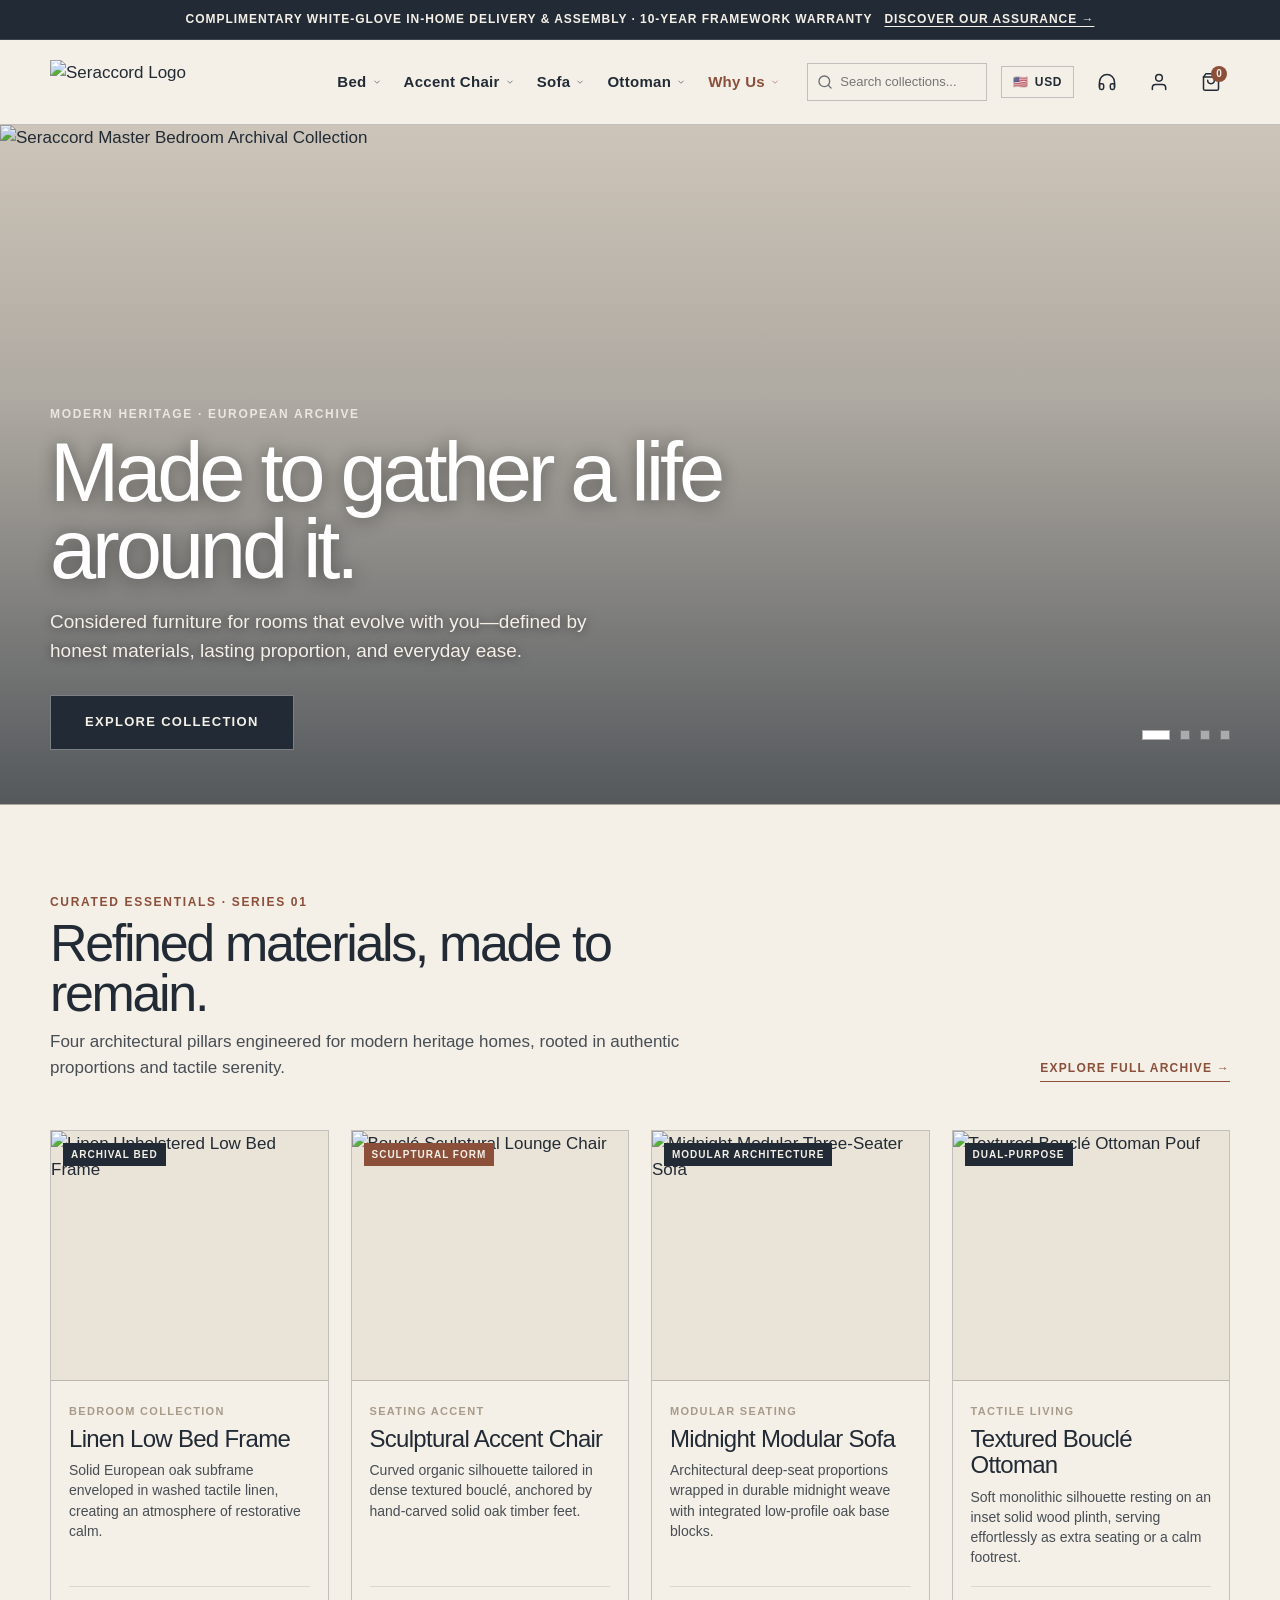
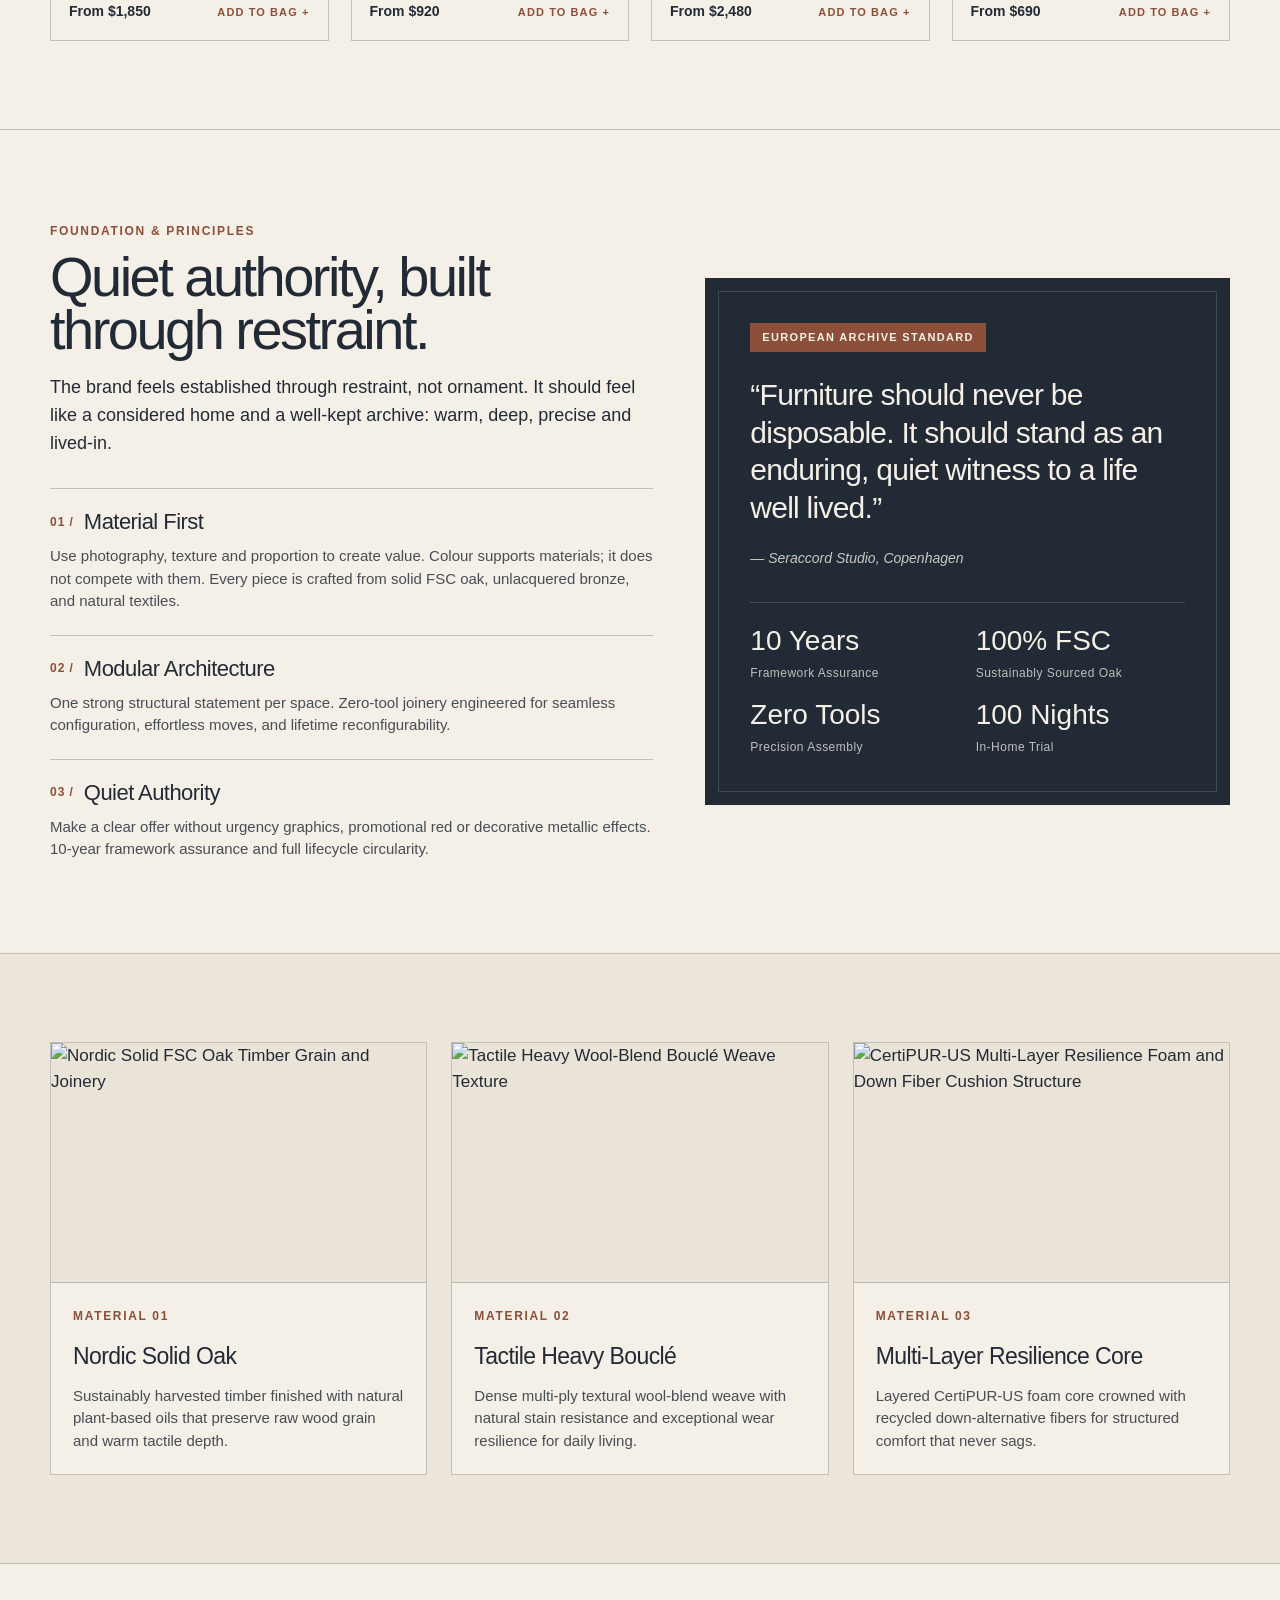
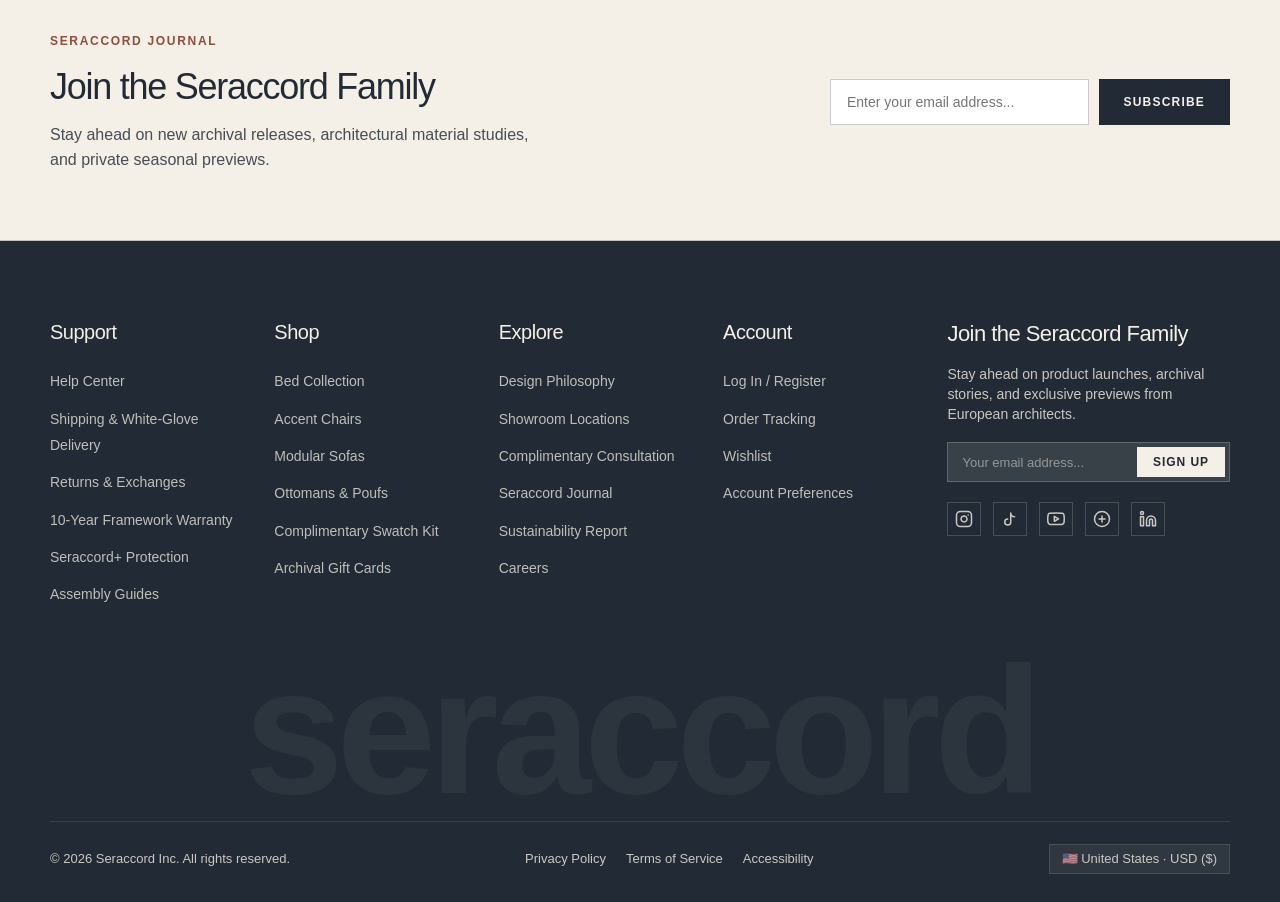
==== index.html @ a770e3fa "Initial commit - Seraccord website" ====
<!DOCTYPE html>
<html lang="en">
<head>
  <meta charset="utf-8">
  <meta name="viewport" content="width=device-width, initial-scale=1">
  <title>Seraccord — Rooms For a Life Well Lived | Modern Heritage Living</title>
  <meta name="description" content="Seraccord — Refined material-led home brand. European Archive depth, editorial restraint and modern digital clarity. Explore beds, accent chairs, modular sofas and ottomans.">
  
  <!-- Font Setup per European Archive Brand Guideline V1.2 & Brand Logo (Manrope 800) -->
  <link rel="preconnect" href="https://fonts.googleapis.com">
  <link rel="preconnect" href="https://fonts.gstatic.com" crossorigin>
  <link href="https://fonts.googleapis.com/css2?family=Inter:wght@400;500;600;700&family=Manrope:wght@800&display=swap" rel="stylesheet">
  
  <!-- Stylesheet -->
  <link rel="stylesheet" href="style.css">
</head>
<body>

  <!-- Top Announcement Bar -->
  <div class="announcement-bar">
    <div class="container">
      <span>Complimentary White-Glove In-Home Delivery & Assembly · 10-Year Framework Warranty</span>
      <a href="#why-us">Discover Our Assurance →</a>
    </div>
  </div>

  <!-- Site Header & Navigation with Mega Dropdowns -->
  <header class="site-header" id="siteHeader">
    <div class="container">
      <div class="header-inner">
        <!-- Logo (Larger & Balanced) -->
        <a href="index.html" class="brand-logo" aria-label="Seraccord Home">
          <img src="assets/seraccord-logo.svg" alt="Seraccord Logo" width="260" height="44">
        </a>

        <!-- Main Navigation with Mega Dropdowns -->
        <nav class="main-nav" aria-label="Main Navigation">
          
          <!-- Nav Item 1: Bed -->
          <div class="nav-item">
            <a href="collection.html?cat=bed" class="nav-link">
              Bed
              <svg class="dropdown-arrow" viewBox="0 0 24 24" fill="none" stroke="currentColor"><polyline points="6 9 12 15 18 9"></polyline></svg>
            </a>
            <!-- Mega Dropdown: Bed -->
            <div class="mega-dropdown">
              <div class="container">
                <div class="mega-dropdown-inner">
                  <!-- Col 1: Main Quick Links -->
                  <div class="mega-col-primary">
                    <ul class="mega-main-links">
                      <li><a href="collection.html?cat=bed">Shop All Beds</a></li>
                      <li><a href="collection.html?cat=bed">New Arrivals</a></li>
                      <li><a href="collection.html?cat=bed">Best Sellers</a></li>
                    </ul>
                    <ul class="mega-utility-links">
                      <li><a href="collection.html?cat=bed">Free Fabric Swatches →</a></li>
                      <li><a href="collection.html?cat=bed">Sleep &amp; Mattress Guides →</a></li>
                      <li><a href="collection.html?cat=bed">10-Year Framework Warranty →</a></li>
                      <li><a href="collection.html?cat=bed">Assembly &amp; Care Instructions →</a></li>
                    </ul>
                  </div>
                  <!-- Col 2: Subcategories -->
                  <div class="mega-col-subcategories">
                    <span class="mega-col-title">Bed Collections & Types</span>
                    <ul class="mega-sub-links">
                      <li>
                        <a href="product.html?id=bed-linen-low">Linen Low Bed Frames</a>
                        <span class="sub-desc">Washed tactile linen on solid FSC oak</span>
                      </li>
                      <li>
                        <a href="collection.html?cat=bed">Solid Oak Platform Beds</a>
                        <span class="sub-desc">Raw joinery & low architectural profile</span>
                      </li>
                      <li>
                        <a href="collection.html?cat=bed">Velvet Headboards & Bolsters</a>
                        <span class="sub-desc">Plush restorative headboard comfort</span>
                      </li>
                      <li>
                        <a href="collection.html?cat=bed">Bedside Tables & Nightstands</a>
                        <span class="sub-desc">Monolithic timber storage blocks</span>
                      </li>
                    </ul>
                  </div>
                  <!-- Col 3: Featured Card -->
                  <div class="mega-col-featured">
                    <a href="product.html?id=bed-linen-low" class="mega-featured-card">
                      <img src="assets/product-bed.jpg" alt="Linen Low Bed Frame Collection">
                      <div class="mega-card-overlay"></div>
                      <div class="mega-card-content">
                        <span class="mega-card-badge">Archival Bedroom</span>
                        <h4 class="mega-card-title">Restorative calm in tactile linen and solid oak.</h4>
                        <span class="mega-card-link">Explore Collection →</span>
                      </div>
                    </a>
                  </div>
                </div>
              </div>
            </div>
          </div>

          <!-- Nav Item 2: Accent Chair -->
          <div class="nav-item">
            <a href="collection.html?cat=accent-chair" class="nav-link">
              Accent Chair
              <svg class="dropdown-arrow" viewBox="0 0 24 24" fill="none" stroke="currentColor"><polyline points="6 9 12 15 18 9"></polyline></svg>
            </a>
            <!-- Mega Dropdown: Accent Chair -->
            <div class="mega-dropdown">
              <div class="container">
                <div class="mega-dropdown-inner">
                  <!-- Col 1: Main Quick Links -->
                  <div class="mega-col-primary">
                    <ul class="mega-main-links">
                      <li><a href="collection.html?cat=accent-chair">Shop All Chairs</a></li>
                      <li><a href="collection.html?cat=accent-chair">New Arrivals</a></li>
                      <li><a href="collection.html?cat=accent-chair">Best Sellers</a></li>
                    </ul>
                    <ul class="mega-utility-links">
                      <li><a href="collection.html?cat=accent-chair">Free Bouclé &amp; Leather Swatches →</a></li>
                      <li><a href="collection.html?cat=accent-chair">Complimentary Interior Styling →</a></li>
                      <li><a href="collection.html?cat=accent-chair">Ergonomic Structure Details →</a></li>
                    </ul>
                  </div>
                  <!-- Col 2: Subcategories -->
                  <div class="mega-col-subcategories">
                    <span class="mega-col-title">Seating Accents & Styles</span>
                    <ul class="mega-sub-links">
                      <li>
                        <a href="product.html?id=chair-sculptural">Sculptural Lounge Chairs</a>
                        <span class="sub-desc">Organic curved silhouettes in bouclé</span>
                      </li>
                      <li>
                        <a href="collection.html?cat=accent-chair">Timber Occasional Chairs</a>
                        <span class="sub-desc">Hand-carved Nordic solid oak framing</span>
                      </li>
                      <li>
                        <a href="collection.html?cat=accent-chair">Dining & Desk Chairs</a>
                        <span class="sub-desc">Refined proportions for daily seating</span>
                      </li>
                      <li>
                        <a href="#catalog-chair">Swivel & Reading Chairs</a>
                        <span class="sub-desc">Quiet 360-degree architectural motion</span>
                      </li>
                    </ul>
                  </div>
                  <!-- Col 3: Featured Card -->
                  <div class="mega-col-featured">
                    <a href="#catalog-chair" class="mega-featured-card">
                      <img src="assets/product-accent-chair.jpg" alt="Sculptural Boucle Lounge Chair">
                      <div class="mega-card-overlay"></div>
                      <div class="mega-card-content">
                        <span class="mega-card-badge">Seating Accent</span>
                        <h4 class="mega-card-title">Sculptural bouclé curves on hand-carved oak plinths.</h4>
                        <span class="mega-card-link">Explore Chairs →</span>
                      </div>
                    </a>
                  </div>
                </div>
              </div>
            </div>
          </div>

          <!-- Nav Item 3: Sofa -->
          <div class="nav-item">
            <a href="collection.html?cat=sofa" class="nav-link">
              Sofa
              <svg class="dropdown-arrow" viewBox="0 0 24 24" fill="none" stroke="currentColor"><polyline points="6 9 12 15 18 9"></polyline></svg>
            </a>
            <!-- Mega Dropdown: Sofa -->
            <div class="mega-dropdown">
              <div class="container">
                <div class="mega-dropdown-inner">
                  <!-- Col 1: Main Quick Links -->
                  <div class="mega-col-primary">
                    <ul class="mega-main-links">
                      <li><a href="collection.html?cat=sofa">Shop All Sofas</a></li>
                      <li><a href="collection.html?cat=sofa">New Arrivals</a></li>
                      <li><a href="collection.html?cat=sofa">Best Sellers</a></li>
                    </ul>
                    <ul class="mega-utility-links">
                      <li><a href="collection.html?cat=sofa">Free Performance Fabric Swatches →</a></li>
                      <li><a href="collection.html?cat=sofa">Modular Configuration Planner →</a></li>
                      <li><a href="collection.html?cat=sofa">Washable Cover Replacement →</a></li>
                      <li><a href="collection.html?cat=sofa">10-Year Framework Warranty →</a></li>
                    </ul>
                  </div>
                  <!-- Col 2: Subcategories -->
                  <div class="mega-col-subcategories">
                    <span class="mega-col-title">Modular Living & Formats</span>
                    <ul class="mega-sub-links">
                      <li>
                        <a href="product.html?id=sofa-midnight">Midnight Modular Sofas</a>
                        <span class="sub-desc">Deep-seat architectural three-seaters</span>
                      </li>
                      <li>
                        <a href="product.html?id=sofa-ciello">L-Shaped Sectionals</a>
                        <span class="sub-desc">Expansive lounging with left/right chaises</span>
                      </li>
                      <li>
                        <a href="product.html?id=sofa-neptune">Sofa Beds & Daybeds</a>
                        <span class="sub-desc">Seamless zero-tool fold-out mechanisms</span>
                      </li>
                      <li>
                        <a href="collection.html?cat=sofa">Modules & Extra Slipcovers</a>
                        <span class="sub-desc">Removable, washable performance weaves</span>
                      </li>
                    </ul>
                  </div>
                  <!-- Col 3: Featured Card -->
                  <div class="mega-col-featured">
                    <a href="product.html?id=sofa-midnight" class="mega-featured-card">
                      <img src="assets/product-sofa.jpg" alt="Midnight Modular Sofa Collection">
                      <div class="mega-card-overlay"></div>
                      <div class="mega-card-content">
                        <span class="mega-card-badge">Modular Living</span>
                        <h4 class="mega-card-title">Signature cloud-like comfort and limitless modularity.</h4>
                        <span class="mega-card-link">Explore Sofas →</span>
                      </div>
                    </a>
                  </div>
                </div>
              </div>
            </div>
          </div>

          <!-- Nav Item 4: Ottoman -->
          <div class="nav-item">
            <a href="collection.html?cat=ottoman" class="nav-link">
              Ottoman
              <svg class="dropdown-arrow" viewBox="0 0 24 24" fill="none" stroke="currentColor"><polyline points="6 9 12 15 18 9"></polyline></svg>
            </a>
            <!-- Mega Dropdown: Ottoman -->
            <div class="mega-dropdown">
              <div class="container">
                <div class="mega-dropdown-inner">
                  <!-- Col 1: Main Quick Links -->
                  <div class="mega-col-primary">
                    <ul class="mega-main-links">
                      <li><a href="collection.html?cat=ottoman">Shop All Ottomans</a></li>
                      <li><a href="collection.html?cat=ottoman">New Arrivals</a></li>
                      <li><a href="collection.html?cat=ottoman">Best Sellers</a></li>
                    </ul>
                    <ul class="mega-utility-links">
                      <li><a href="collection.html?cat=ottoman">Free Material Swatches →</a></li>
                      <li><a href="collection.html?cat=ottoman">Dual-Living Styling Ideas →</a></li>
                      <li><a href="collection.html?cat=ottoman">Oak Plinth Specifications →</a></li>
                    </ul>
                  </div>
                  <!-- Col 2: Subcategories -->
                  <div class="mega-col-subcategories">
                    <span class="mega-col-title">Ottomans, Poufs & Benches</span>
                    <ul class="mega-sub-links">
                      <li>
                        <a href="product.html?id=ottoman-boucle">Textured Bouclé Ottomans</a>
                        <span class="sub-desc">Organic rounded poufs on oak plinths</span>
                      </li>
                      <li>
                        <a href="collection.html?cat=ottoman">Dual Coffee Table Benches</a>
                        <span class="sub-desc">Integrated timber table & nesting stools</span>
                      </li>
                      <li>
                        <a href="collection.html?cat=ottoman">Storage Ottomans</a>
                        <span class="sub-desc">Concealed capacity with soft cushioned tops</span>
                      </li>
                      <li>
                        <a href="collection.html?cat=ottoman">Occasional Footrests</a>
                        <span class="sub-desc">Compact companions for armchairs</span>
                      </li>
                    </ul>
                  </div>
                  <!-- Col 3: Featured Card -->
                  <div class="mega-col-featured">
                    <a href="product.html?id=ottoman-boucle" class="mega-featured-card">
                      <img src="assets/product-ottoman.jpg" alt="Textured Boucle Ottoman Pouf">
                      <div class="mega-card-overlay"></div>
                      <div class="mega-card-content">
                        <span class="mega-card-badge">Tactile Living</span>
                        <h4 class="mega-card-title">Organic monolith silhouettes resting on solid oak bases.</h4>
                        <span class="mega-card-link">Explore Ottomans →</span>
                      </div>
                    </a>
                  </div>
                </div>
              </div>
            </div>
          </div>

          <!-- Nav Item 5: Why Us -->
          <div class="nav-item">
            <a href="collection.html?cat=why-us" class="nav-link highlight">
              Why Us
              <svg class="dropdown-arrow" viewBox="0 0 24 24" fill="none" stroke="currentColor"><polyline points="6 9 12 15 18 9"></polyline></svg>
            </a>
            <!-- Mega Dropdown: Why Us -->
            <div class="mega-dropdown">
              <div class="container">
                <div class="mega-dropdown-inner">
                  <!-- Col 1: Main Quick Links -->
                  <div class="mega-col-primary">
                    <ul class="mega-main-links">
                      <li><a href="collection.html?cat=why-us">Our Philosophy</a></li>
                      <li><a href="collection.html?cat=why-us">European Archive Standard</a></li>
                      <li><a href="collection.html?cat=why-us">Craftsmanship & Joinery</a></li>
                    </ul>
                    <ul class="mega-utility-links">
                      <li><a href="collection.html?cat=why-us">100% FSC Forest Certification →</a></li>
                      <li><a href="collection.html?cat=why-us">10-Year Framework Warranty →</a></li>
                      <li><a href="collection.html?cat=why-us">100-Night In-Home Trial →</a></li>
                      <li><a href="collection.html?cat=why-us">Annual Sustainability Report →</a></li>
                    </ul>
                  </div>
                  <!-- Col 2: Subcategories -->
                  <div class="mega-col-subcategories">
                    <span class="mega-col-title">Core Principles</span>
                    <ul class="mega-sub-links">
                      <li>
                        <a href="index.html#foundation">01 / Material First</a>
                        <span class="sub-desc">FSC solid oak, natural bouclé & washed linen</span>
                      </li>
                      <li>
                        <a href="index.html#foundation">02 / Modular Architecture</a>
                        <span class="sub-desc">Zero-tool joinery engineered to evolve with you</span>
                      </li>
                      <li>
                        <a href="index.html#foundation">03 / Quiet Authority</a>
                        <span class="sub-desc">Enduring restraint without false ornament</span>
                      </li>
                      <li>
                        <a href="collection.html?cat=why-us">Circular Lifetime Care</a>
                        <span class="sub-desc">Re-upholstery service & lifetime spare parts</span>
                      </li>
                    </ul>
                  </div>
                  <!-- Col 3: Featured Card -->
                  <div class="mega-col-featured">
                    <a href="index.html#foundation" class="mega-featured-card">
                      <img src="assets/hero-archival-bedroom.jpg" alt="European Archive Modern Heritage">
                      <div class="mega-card-overlay"></div>
                      <div class="mega-card-content">
                        <span class="mega-card-badge">Modern Heritage</span>
                        <h4 class="mega-card-title">Rooms for a life well lived — Timeless European materials.</h4>
                        <span class="mega-card-link">Read Philosophy →</span>
                      </div>
                    </a>
                  </div>
                </div>
              </div>
            </div>
          </div>

        </nav>

        <!-- Right Utilities & Actions -->
        <div class="header-actions">
          <!-- Search Bar -->
          <div class="search-box">
            <svg class="search-icon" width="16" height="16" viewBox="0 0 24 24" fill="none" stroke="currentColor" stroke-width="2" stroke-linecap="round" stroke-linejoin="round">
              <circle cx="11" cy="11" r="8"></circle>
              <line x1="21" y1="21" x2="16.65" y2="16.65"></line>
            </svg>
            <input type="text" class="search-input" placeholder="Search collections..." id="searchInput" aria-label="Search products">
          </div>

          <!-- Region / Currency Selector -->
          <button class="lang-selector" id="langToggle" title="Currency & Region">
            <span id="langFlag">🇺🇸</span>
            <span id="langCode">USD</span>
          </button>

          <!-- Support Icon -->
          <button class="action-icon-btn" id="supportBtn" title="Client Concierge" aria-label="Customer Support">
            <svg width="20" height="20" viewBox="0 0 24 24" fill="none" stroke="currentColor" stroke-width="1.8" stroke-linecap="round" stroke-linejoin="round">
              <path d="M3 18v-6a9 9 0 0 1 18 0v6"></path>
              <path d="M21 19a2 2 0 0 1-2 2h-1a2 2 0 0 1-2-2v-3a2 2 0 0 1 2-2h3zM3 19a2 2 0 0 0 2 2h1a2 2 0 0 0 2-2v-3a2 2 0 0 0-2-2H3z"></path>
            </svg>
          </button>

          <!-- Account Icon -->
          <button class="action-icon-btn" id="accountBtn" title="Account" aria-label="Account">
            <svg width="20" height="20" viewBox="0 0 24 24" fill="none" stroke="currentColor" stroke-width="1.8" stroke-linecap="round" stroke-linejoin="round">
              <path d="M20 21v-2a4 4 0 0 0-4-4H8a4 4 0 0 0-4 4v2"></path>
              <circle cx="12" cy="7" r="4"></circle>
            </svg>
          </button>

          <!-- Shopping Bag / Cart -->
          <button class="action-icon-btn" id="cartBtn" title="Shopping Bag" aria-label="Cart">
            <svg width="20" height="20" viewBox="0 0 24 24" fill="none" stroke="currentColor" stroke-width="1.8" stroke-linecap="round" stroke-linejoin="round">
              <path d="M6 2L3 6v14a2 2 0 0 0 2 2h14a2 2 0 0 0 2-2V6l-3-4z"></path>
              <line x1="3" y1="6" x2="21" y2="6"></line>
              <path d="M16 10a4 4 0 0 1-8 0"></path>
            </svg>
            <span class="badge-count" id="cartCount">0</span>
          </button>

          <!-- Mobile Hamburger Toggle -->
          <button class="mobile-menu-toggle" id="mobileMenuBtn" aria-label="Open menu">
            <span></span>
            <span></span>
            <span></span>
          </button>
        </div>
      </div>
    </div>

    <!-- Mobile Navigation Drawer -->
    <div class="mobile-nav-drawer" id="mobileDrawer">
      <a href="collection.html?cat=bed" class="nav-link mobile-link">Bed Collection</a>
      <a href="collection.html?cat=accent-chair" class="nav-link mobile-link">Accent Chairs</a>
      <a href="collection.html?cat=sofa" class="nav-link mobile-link">Sofa &amp; Sectionals</a>
      <a href="collection.html?cat=ottoman" class="nav-link mobile-link">Ottomans &amp; Benches</a>
      <a href="collection.html?cat=why-us" class="nav-link highlight mobile-link">Why Seraccord</a>
      <div style="margin-top: 24px; padding-top: 18px; border-top: 1px solid var(--midnight-border-light);">
        <input type="text" class="search-input" style="width: 100%; margin-bottom: 14px;" placeholder="Search products...">
        <a href="collection.html" class="btn btn-primary" style="width: 100%; text-align: center; display: block;">View Entire Archive</a>
      </div>
    </div>
  </header>

  <!-- =========================================================================
       Hero Section (New Archival Bedroom Photography)
       ========================================================================= -->
  <section class="hero-section" id="hero">
    <div class="hero-background-media">
      <img src="assets/hero-archival-bedroom.jpg" alt="Seraccord Master Bedroom Archival Collection" id="heroImage">
    </div>
    <div class="hero-overlay"></div>

    <div class="hero-content-wrap">
      <div class="container">
        <div class="hero-content-inner">
          <div class="hero-text-block">
            <span class="eyebrow eyebrow-paper">Modern Heritage · European Archive</span>
            <h1 class="hero-title" id="heroTitle">Made to gather a life around it.</h1>
            <p class="hero-subtitle" id="heroSubtitle">Considered furniture for rooms that evolve with you—defined by honest materials, lasting proportion, and everyday ease.</p>
            <div class="hero-actions">
              <a href="collection.html?cat=sofa" class="btn btn-primary">Explore collection</a>
            </div>
          </div>

          <!-- Hero Carousel Indicator Dots -->
          <div class="hero-carousel-controls" aria-label="Hero Slides">
            <button class="carousel-dot active" data-slide="0" aria-label="Slide 1"></button>
            <button class="carousel-dot" data-slide="1" aria-label="Slide 2"></button>
            <button class="carousel-dot" data-slide="2" aria-label="Slide 3"></button>
            <button class="carousel-dot" data-slide="3" aria-label="Slide 4"></button>
          </div>
        </div>
      </div>
    </div>
  </section>

  <!-- =========================================================================
       Body Section: Exactly 4 Cards on 1 Row (New Photographic Product Assets)
       ========================================================================= -->
  <section class="body-catalog-section" id="catalog">
    <div class="container">
      <!-- Section Header -->
      <div class="section-header">
        <div class="section-header-left">
          <span class="eyebrow eyebrow-clay">Curated Essentials · Series 01</span>
          <h2 class="section-title">Refined materials, made to remain.</h2>
          <p class="section-subtitle">Four architectural pillars engineered for modern heritage homes, rooted in authentic proportions and tactile serenity.</p>
        </div>
        <div class="section-header-right">
          <a href="collection.html" class="section-header-link">Explore Full Archive →</a>
        </div>
      </div>

      <!-- 4 Cards on 1 Row Grid -->
      <div class="cards-row-grid">
        
        <!-- Card 1: Bed -->
        <article class="product-card" id="catalog-bed">
          <a href="product.html?id=bed-linen-low" class="card-media-wrapper" style="display: block; text-decoration: none;">
            <span class="card-tag">Archival Bed</span>
            <img src="assets/product-bed.jpg" alt="Linen Upholstered Low Bed Frame">
          </a>
          <div class="card-content">
            <a href="collection.html?cat=bed" class="card-category" style="text-decoration: none;">Bedroom Collection</a>
            <h3 class="card-heading"><a href="product.html?id=bed-linen-low" style="color: inherit; text-decoration: none;">Linen Low Bed Frame</a></h3>
            <p class="card-desc">Solid European oak subframe enveloped in washed tactile linen, creating an atmosphere of restorative calm.</p>
            <div class="card-footer-info">
              <span class="card-price">From $1,850</span>
              <button class="card-link-action add-to-cart-btn" data-product="Linen Low Bed Frame" data-price="1850">
                Add to Bag +
              </button>
            </div>
          </div>
        </article>

        <!-- Card 2: Accent Chair -->
        <article class="product-card" id="catalog-chair">
          <a href="product.html?id=chair-sculptural" class="card-media-wrapper" style="display: block; text-decoration: none;">
            <span class="card-tag tag-accent">Sculptural Form</span>
            <img src="assets/product-accent-chair.jpg" alt="Bouclé Sculptural Lounge Chair">
          </a>
          <div class="card-content">
            <a href="collection.html?cat=accent-chair" class="card-category" style="text-decoration: none;">Seating Accent</a>
            <h3 class="card-heading"><a href="product.html?id=chair-sculptural" style="color: inherit; text-decoration: none;">Sculptural Accent Chair</a></h3>
            <p class="card-desc">Curved organic silhouette tailored in dense textured bouclé, anchored by hand-carved solid oak timber feet.</p>
            <div class="card-footer-info">
              <span class="card-price">From $920</span>
              <button class="card-link-action add-to-cart-btn" data-product="Sculptural Accent Chair" data-price="920">
                Add to Bag +
              </button>
            </div>
          </div>
        </article>

        <!-- Card 3: Sofa -->
        <article class="product-card" id="catalog-sofa">
          <a href="product.html?id=sofa-midnight" class="card-media-wrapper" style="display: block; text-decoration: none;">
            <span class="card-tag">Modular Architecture</span>
            <img src="assets/product-sofa.jpg" alt="Midnight Modular Three-Seater Sofa">
          </a>
          <div class="card-content">
            <a href="collection.html?cat=sofa" class="card-category" style="text-decoration: none;">Modular Seating</a>
            <h3 class="card-heading"><a href="product.html?id=sofa-midnight" style="color: inherit; text-decoration: none;">Midnight Modular Sofa</a></h3>
            <p class="card-desc">Architectural deep-seat proportions wrapped in durable midnight weave with integrated low-profile oak base blocks.</p>
            <div class="card-footer-info">
              <span class="card-price">From $2,480</span>
              <button class="card-link-action add-to-cart-btn" data-product="Midnight Modular Sofa" data-price="2480">
                Add to Bag +
              </button>
            </div>
          </div>
        </article>

        <!-- Card 4: Ottoman -->
        <article class="product-card" id="catalog-ottoman">
          <a href="product.html?id=ottoman-boucle" class="card-media-wrapper" style="display: block; text-decoration: none;">
            <span class="card-tag">Dual-Purpose</span>
            <img src="assets/product-ottoman.jpg" alt="Textured Bouclé Ottoman Pouf">
          </a>
          <div class="card-content">
            <a href="collection.html?cat=ottoman" class="card-category" style="text-decoration: none;">Tactile Living</a>
            <h3 class="card-heading"><a href="product.html?id=ottoman-boucle" style="color: inherit; text-decoration: none;">Textured Bouclé Ottoman</a></h3>
            <p class="card-desc">Soft monolithic silhouette resting on an inset solid wood plinth, serving effortlessly as extra seating or a calm footrest.</p>
            <div class="card-footer-info">
              <span class="card-price">From $690</span>
              <button class="card-link-action add-to-cart-btn" data-product="Textured Bouclé Ottoman" data-price="690">
                Add to Bag +
              </button>
            </div>
          </div>
        </article>

      </div>
    </div>
  </section>

  <!-- =========================================================================
       Section: Why Us (Brand Heritage & European Archive Principles)
       ========================================================================= -->
  <section class="why-us-section" id="why-us">
    <div class="container">
      <div class="why-us-layout">
        
        <!-- Left: Principles Explanation -->
        <div class="why-us-text">
          <span class="eyebrow eyebrow-clay">Foundation & Principles</span>
          <h2>Quiet authority, built through restraint.</h2>
          <p class="why-us-lead">The brand feels established through restraint, not ornament. It should feel like a considered home and a well-kept archive: warm, deep, precise and lived-in.</p>
          
          <div class="pillars-list">
            <!-- Pillar 1 -->
            <div class="pillar-item">
              <h3><span class="pillar-number">01 /</span> Material First</h3>
              <p>Use photography, texture and proportion to create value. Colour supports materials; it does not compete with them. Every piece is crafted from solid FSC oak, unlacquered bronze, and natural textiles.</p>
            </div>

            <!-- Pillar 2 -->
            <div class="pillar-item">
              <h3><span class="pillar-number">02 /</span> Modular Architecture</h3>
              <p>One strong structural statement per space. Zero-tool joinery engineered for seamless configuration, effortless moves, and lifetime reconfigurability.</p>
            </div>

            <!-- Pillar 3 -->
            <div class="pillar-item">
              <h3><span class="pillar-number">03 /</span> Quiet Authority</h3>
              <p>Make a clear offer without urgency graphics, promotional red or decorative metallic effects. 10-year framework assurance and full lifecycle circularity.</p>
            </div>
          </div>
        </div>

        <!-- Right: Archival Dark Stage Panel -->
        <div class="why-us-card-stage">
          <div class="why-us-badge">European Archive Standard</div>
          <p class="why-us-quote">“Furniture should never be disposable. It should stand as an enduring, quiet witness to a life well lived.”</p>
          <p style="font-size: 14px; opacity: 0.8; font-style: italic;">— Seraccord Studio, Copenhagen</p>

          <div class="spec-grid">
            <div class="spec-box">
              <b>10 Years</b>
              <span>Framework Assurance</span>
            </div>
            <div class="spec-box">
              <b>100% FSC</b>
              <span>Sustainably Sourced Oak</span>
            </div>
            <div class="spec-box">
              <b>Zero Tools</b>
              <span>Precision Assembly</span>
            </div>
            <div class="spec-box">
              <b>100 Nights</b>
              <span>In-Home Trial</span>
            </div>
          </div>
        </div>

      </div>
    </div>
  </section>

  <!-- =========================================================================
       Material Archive Highlights
       ========================================================================= -->
  <section class="materials-strip">
    <div class="container">
      <div class="materials-grid">
        <!-- Material 01: Nordic Solid Oak -->
        <div class="material-card">
          <div class="material-media">
            <img src="assets/material-oak.jpg" alt="Nordic Solid FSC Oak Timber Grain and Joinery">
          </div>
          <div class="material-body">
            <span class="eyebrow eyebrow-clay">Material 01</span>
            <h4>Nordic Solid Oak</h4>
            <p>Sustainably harvested timber finished with natural plant-based oils that preserve raw wood grain and warm tactile depth.</p>
          </div>
        </div>

        <!-- Material 02: Tactile Heavy Bouclé -->
        <div class="material-card">
          <div class="material-media">
            <img src="assets/material-boucle.jpg" alt="Tactile Heavy Wool-Blend Bouclé Weave Texture">
          </div>
          <div class="material-body">
            <span class="eyebrow eyebrow-clay">Material 02</span>
            <h4>Tactile Heavy Bouclé</h4>
            <p>Dense multi-ply textural wool-blend weave with natural stain resistance and exceptional wear resilience for daily living.</p>
          </div>
        </div>

        <!-- Material 03: Multi-Layer Resilience Core -->
        <div class="material-card">
          <div class="material-media">
            <img src="assets/material-core.jpg" alt="CertiPUR-US Multi-Layer Resilience Foam and Down Fiber Cushion Structure">
          </div>
          <div class="material-body">
            <span class="eyebrow eyebrow-clay">Material 03</span>
            <h4>Multi-Layer Resilience Core</h4>
            <p>Layered CertiPUR-US foam core crowned with recycled down-alternative fibers for structured comfort that never sags.</p>
          </div>
        </div>
      </div>
    </div>
  </section>

  <!-- =========================================================================
       Newsletter Section
       ========================================================================= -->
  <section class="newsletter-section">
    <div class="container">
      <div class="newsletter-box">
        <div class="newsletter-text">
          <span class="eyebrow eyebrow-clay">Seraccord Journal</span>
          <h3>Join the Seraccord Family</h3>
          <p>Stay ahead on new archival releases, architectural material studies, and private seasonal previews.</p>
        </div>
        <form class="newsletter-form" id="newsletterForm">
          <input type="email" class="newsletter-input" placeholder="Enter your email address..." required aria-label="Email subscription">
          <button type="submit" class="btn btn-primary">Subscribe</button>
        </form>
      </div>
    </div>
  </section>

  <!-- =========================================================================
       Footer Section (Midnight Palette + Huge SERACCORD Watermark)
       ========================================================================= -->
  <footer class="site-footer">
    <div class="container">
      <!-- Navigation Links Grid -->
      <div class="footer-nav-grid">
        
        <!-- Column 1: Support -->
        <div class="footer-col">
          <h5>Support</h5>
          <ul class="footer-links">
            <li><a href="#support">Help Center</a></li>
            <li><a href="#shipping">Shipping & White-Glove Delivery</a></li>
            <li><a href="#returns">Returns & Exchanges</a></li>
            <li><a href="#warranty">10-Year Framework Warranty</a></li>
            <li><a href="#protection">Seraccord+ Protection</a></li>
            <li><a href="#guide">Assembly Guides</a></li>
          </ul>
        </div>

        <!-- Column 2: Shop -->
        <div class="footer-col">
          <h5>Shop</h5>
          <ul class="footer-links">
            <li><a href="#catalog-bed">Bed Collection</a></li>
            <li><a href="#catalog-chair">Accent Chairs</a></li>
            <li><a href="#catalog-sofa">Modular Sofas</a></li>
            <li><a href="#catalog-ottoman">Ottomans & Poufs</a></li>
            <li><a href="#swatches">Complimentary Swatch Kit</a></li>
            <li><a href="#gift">Archival Gift Cards</a></li>
          </ul>
        </div>

        <!-- Column 3: Explore -->
        <div class="footer-col">
          <h5>Explore</h5>
          <ul class="footer-links">
            <li><a href="#why-us">Design Philosophy</a></li>
            <li><a href="#stores">Showroom Locations</a></li>
            <li><a href="#consult">Complimentary Consultation</a></li>
            <li><a href="#journal">Seraccord Journal</a></li>
            <li><a href="#sustainability">Sustainability Report</a></li>
            <li><a href="#careers">Careers</a></li>
          </ul>
        </div>

        <!-- Column 4: Account -->
        <div class="footer-col">
          <h5>Account</h5>
          <ul class="footer-links">
            <li><a href="#login">Log In / Register</a></li>
            <li><a href="#orders">Order Tracking</a></li>
            <li><a href="#wishlist">Wishlist</a></li>
            <li><a href="#settings">Account Preferences</a></li>
          </ul>
        </div>

        <!-- Column 5: Join Family & Socials -->
        <div class="footer-subscribe-col">
          <h5>Join the Seraccord Family</h5>
          <p>Stay ahead on product launches, archival stories, and exclusive previews from European architects.</p>
          
          <form class="footer-form-wrap" id="footerForm">
            <input type="email" class="footer-input" placeholder="Your email address..." required aria-label="Footer email">
            <button type="submit" class="footer-submit-btn">Sign Up</button>
          </form>

          <div class="social-links">
            <a href="https://instagram.com" class="social-icon-link" aria-label="Instagram" target="_blank" rel="noopener">
              <svg width="18" height="18" viewBox="0 0 24 24" fill="none" stroke="currentColor" stroke-width="2" stroke-linecap="round" stroke-linejoin="round"><rect x="2" y="2" width="20" height="20" rx="5" ry="5"></rect><path d="M16 11.37A4 4 0 1 1 12.63 8 4 4 0 0 1 16 11.37z"></path><line x1="17.5" y1="6.5" x2="17.51" y2="6.5"></line></svg>
            </a>
            <a href="https://tiktok.com" class="social-icon-link" aria-label="TikTok" target="_blank" rel="noopener">
              <svg width="18" height="18" viewBox="0 0 24 24" fill="none" stroke="currentColor" stroke-width="2" stroke-linecap="round" stroke-linejoin="round"><path d="M9 12a4 4 0 1 0 4 4V4a5 5 0 0 0 5 5"></path></svg>
            </a>
            <a href="https://youtube.com" class="social-icon-link" aria-label="YouTube" target="_blank" rel="noopener">
              <svg width="18" height="18" viewBox="0 0 24 24" fill="none" stroke="currentColor" stroke-width="2" stroke-linecap="round" stroke-linejoin="round"><path d="M22.54 6.42a2.78 2.78 0 0 0-1.94-2C18.88 4 12 4 12 4s-6.88 0-8.6.46a2.78 2.78 0 0 0-1.94 2A29 29 0 0 0 1 11.75a29 29 0 0 0 .46 5.33A2.78 2.78 0 0 0 3.4 19c1.72.46 8.6.46 8.6.46s6.88 0 8.6-.46a2.78 2.78 0 0 0 1.94-2 29 29 0 0 0 .46-5.25 29 29 0 0 0-.46-5.33z"></path><polygon points="9.75 15.02 15.5 11.75 9.75 8.48 9.75 15.02"></polygon></svg>
            </a>
            <a href="https://pinterest.com" class="social-icon-link" aria-label="Pinterest" target="_blank" rel="noopener">
              <svg width="18" height="18" viewBox="0 0 24 24" fill="none" stroke="currentColor" stroke-width="2" stroke-linecap="round" stroke-linejoin="round"><line x1="12" y1="8" x2="12" y2="16"></line><line x1="8" y1="12" x2="16" y2="12"></line><circle cx="12" cy="12" r="10"></circle></svg>
            </a>
            <a href="https://linkedin.com" class="social-icon-link" aria-label="LinkedIn" target="_blank" rel="noopener">
              <svg width="18" height="18" viewBox="0 0 24 24" fill="none" stroke="currentColor" stroke-width="2" stroke-linecap="round" stroke-linejoin="round"><path d="M16 8a6 6 0 0 1 6 6v7h-4v-7a2 2 0 0 0-2-2 2 2 0 0 0-2 2v7h-4v-7a6 6 0 0 1 6-6z"></path><rect x="2" y="9" width="4" height="12"></rect><circle cx="4" cy="4" r="2"></circle></svg>
            </a>
          </div>
        </div>

      </div>

      <!-- Giant Architectural Watermark: SERACCORD -->
      <div class="footer-watermark-container">
        <div class="footer-watermark-text">seraccord</div>
      </div>

      <!-- Footer Bottom Bar -->
      <div class="footer-bottom-bar">
        <span>© 2026 Seraccord Inc. All rights reserved.</span>
        
        <ul class="footer-legal-links">
          <li><a href="#privacy">Privacy Policy</a></li>
          <li><a href="#terms">Terms of Service</a></li>
          <li><a href="#accessibility">Accessibility</a></li>
        </ul>

        <div class="footer-lang-badge">
          <span>🇺🇸 United States · USD ($)</span>
        </div>
      </div>
    </div>
  </footer>

  <!-- Toast Notification Popup -->
  <div class="toast-msg" id="toastMessage">
    <svg width="20" height="20" viewBox="0 0 24 24" fill="none" stroke="#F4EFE7" stroke-width="2" stroke-linecap="round" stroke-linejoin="round"><polyline points="20 6 9 17 4 12"></polyline></svg>
    <span id="toastText">Item added to your shopping bag!</span>
  </div>

  <!-- JavaScript -->
  <script src="script.js"></script>
</body>
</html>
---- style.css ----
/* ==========================================================================
   Seraccord — European Archive Landing Page Stylesheet (Brand Guideline V1.2)
   Palette:
   - Warm Paper:   #F4EFE7 (70% Allocation - Primary Surface)
   - Midnight:     #222B35 (20% Allocation - Primary Structure & Ink)
   - Earthen Clay: #8B4F3A (7% Allocation  - Commercial Accent)
   - Stone Taupe:  #A89B8A (3% Allocation  - Utility Neutral)
   Typography:
   - Display & Brand Voice: "Helvetica Neue", Helvetica, -apple-system, BlinkMacSystemFont, Arial, sans-serif
   - Functional UI & Body:  Aileron, "Helvetica Neue", Helvetica, -apple-system, BlinkMacSystemFont, Arial, sans-serif
   - Brand Logo:            "Manrope", sans-serif (800 Weight)
   ========================================================================== */

:root {
  /* Brand Guideline V1.2 Color Tokens */
  --paper: #F4EFE7;
  --paper-card: #FAF7F2;
  --paper-media: #EAE3D7;
  --paper-hover: #E3D9CC;
  
  --midnight: #222B35;
  --midnight-translucent: rgba(34, 43, 53, 0.06);
  --midnight-border: rgba(34, 43, 53, 0.24);
  --midnight-border-light: rgba(34, 43, 53, 0.12);
  
  --clay: #8B4F3A;
  --clay-hover: #733E2B;
  --clay-translucent: rgba(139, 79, 58, 0.12);
  
  --taupe: #A89B8A;
  --taupe-translucent: rgba(168, 155, 138, 0.22);

  /* Typography */
  --headline: "Helvetica Neue", Helvetica, -apple-system, BlinkMacSystemFont, Arial, sans-serif;
  --serif: var(--headline);
  --sans: Aileron, "Helvetica Neue", Helvetica, -apple-system, BlinkMacSystemFont, Arial, sans-serif;
  --font-logo: 'Manrope', -apple-system, BlinkMacSystemFont, Arial, sans-serif;

  /* Layout */
  --content: 1180px;
  --radius-sharp: 0px;
  --radius-subtle: 2px;
  --radius-card: 4px;
  --transition: 0.24s cubic-bezier(0.16, 1, 0.3, 1);
}

/* Reset & Box Sizing */
*, *::before, *::after {
  box-sizing: border-box;
  margin: 0;
  padding: 0;
}

html {
  scroll-behavior: smooth;
  font-size: 16px;
  -webkit-text-size-adjust: 100%;
}

body {
  background-color: var(--paper);
  color: var(--midnight);
  font-family: var(--sans);
  font-size: 17px;
  line-height: 1.55;
  font-weight: 400;
  overflow-x: hidden;
  -webkit-font-smoothing: antialiased;
  -moz-osx-font-smoothing: grayscale;
}

/* Container */
.container,
.site-container {
  width: min(calc(100% - 48px), var(--content));
  margin-left: auto;
  margin-right: auto;
  position: relative;
}

/* Typography Utilities */
.eyebrow {
  font-family: var(--sans);
  font-size: 12px;
  font-weight: 700;
  letter-spacing: 0.14em;
  text-transform: uppercase;
  color: var(--clay);
  display: block;
  margin-bottom: 8px;
}

.eyebrow-clay {
  color: var(--clay);
}

.eyebrow-taupe {
  color: var(--taupe);
}

.eyebrow-paper {
  color: var(--paper);
  opacity: 0.88;
}

.display {
  font-family: var(--headline);
  font-weight: 600;
  letter-spacing: -0.035em;
  line-height: 0.98;
}

a {
  color: inherit;
  text-decoration: none;
  transition: var(--transition);
}

img {
  max-width: 100%;
  height: auto;
  display: block;
}

button {
  font-family: var(--sans);
  cursor: pointer;
  border: none;
  background: none;
  outline: none;
  transition: var(--transition);
}

/* Architectural Buttons */
.btn {
  display: inline-flex;
  align-items: center;
  justify-content: center;
  gap: 8px;
  padding: 14px 24px;
  font-family: var(--sans);
  font-size: 12px;
  font-weight: 700;
  letter-spacing: 0.1em;
  text-transform: uppercase;
  border-radius: var(--radius-sharp);
  transition: var(--transition);
  text-decoration: none;
  cursor: pointer;
}

.btn-primary {
  background-color: var(--midnight);
  color: var(--paper);
  border: 1px solid var(--midnight);
}

.btn-primary:hover {
  background-color: var(--clay);
  border-color: var(--clay);
  color: #ffffff;
}

.btn-secondary {
  background-color: transparent;
  color: var(--midnight);
  border: 1px solid var(--midnight);
}

.btn-secondary:hover {
  background-color: var(--midnight);
  color: var(--paper);
}

.btn-accent {
  background-color: var(--clay);
  color: var(--paper);
  border: 1px solid var(--clay);
}

.btn-accent:hover {
  background-color: var(--clay-hover);
  border-color: var(--clay-hover);
}

.btn-transparent {
  background-color: rgba(244, 239, 231, 0.92);
  color: var(--midnight);
  border: 1px solid var(--midnight);
  backdrop-filter: blur(4px);
}

.btn-transparent:hover {
  background-color: #ffffff;
  border-color: var(--midnight);
}

/* Top Announcement Bar */
.announcement-bar {
  background-color: var(--midnight);
  color: var(--paper);
  font-size: 12px;
  font-weight: 600;
  letter-spacing: 0.08em;
  text-transform: uppercase;
  padding: 10px 0;
  text-align: center;
  border-bottom: 1px solid rgba(244, 239, 231, 0.12);
}

.announcement-bar a {
  color: var(--paper);
  text-decoration: underline;
  text-underline-offset: 3px;
  margin-left: 8px;
  font-weight: 700;
}

.announcement-bar a:hover {
  color: #E2C9A6;
}

/* ==========================================================================
   Site Header & Mega Dropdown Menus
   ========================================================================== */
.site-header {
  position: sticky;
  top: 0;
  z-index: 200;
  background-color: var(--paper);
  border-bottom: 1px solid var(--midnight-border);
  transition: var(--transition);
}

.site-header.scrolled {
  box-shadow: 0 4px 20px rgba(34, 43, 53, 0.08);
}

.header-inner {
  display: flex;
  align-items: center;
  justify-content: space-between;
  height: 84px;
  gap: 24px;
}

/* Brand Logo (Enlarged & Balanced) */
.brand-logo {
  display: flex;
  align-items: center;
  text-decoration: none;
  padding: 4px 0;
}

.brand-logo img {
  height: 44px;
  width: auto;
  display: block;
}

/* Main Navigation */
.main-nav {
  display: flex;
  align-items: center;
  gap: 22px;
  height: 100%;
}

.nav-list {
  display: flex;
  align-items: center;
  gap: 22px;
  list-style: none;
  height: 100%;
  margin: 0;
  padding: 0;
}

.nav-item {
  position: static;
  height: 100%;
  display: flex;
  align-items: center;
  white-space: nowrap;
  flex-shrink: 0;
}

.nav-link {
  font-family: var(--sans);
  font-size: 15px;
  font-weight: 600;
  letter-spacing: 0.02em;
  color: var(--midnight);
  position: relative;
  padding: 12px 0;
  display: inline-flex;
  align-items: center;
  gap: 5px;
  cursor: pointer;
  text-transform: capitalize;
  white-space: nowrap;
}

.nav-link svg.dropdown-arrow {
  width: 10px;
  height: 10px;
  stroke-width: 2.2;
  transition: transform 0.22s ease;
  opacity: 0.6;
}

.nav-item:hover .nav-link svg.dropdown-arrow,
.nav-item.active .nav-link svg.dropdown-arrow {
  transform: rotate(180deg);
  opacity: 1;
}

.nav-link::after {
  content: "";
  position: absolute;
  bottom: 18px;
  left: 0;
  width: 0;
  height: 2px;
  background-color: var(--clay);
  transition: width 0.2s ease;
}

.nav-item:hover .nav-link::after,
.nav-item.active .nav-link::after {
  width: 100%;
}

.nav-link.highlight {
  color: var(--clay);
  font-weight: 700;
}

/* ==========================================================================
   Mega Dropdown Menus (European Archive Editorial Design)
   ========================================================================== */
.mega-dropdown {
  position: absolute;
  top: 84px;
  left: 0;
  width: 100%;
  background-color: var(--paper);
  border-bottom: 1px solid var(--midnight);
  border-top: 1px solid var(--midnight-border-light);
  box-shadow: 0 20px 40px rgba(34, 43, 53, 0.12);
  opacity: 0;
  visibility: hidden;
  pointer-events: none;
  transform: translateY(-6px);
  transition: opacity 0.22s cubic-bezier(0.16, 1, 0.3, 1), transform 0.22s cubic-bezier(0.16, 1, 0.3, 1), visibility 0.22s cubic-bezier(0.16, 1, 0.3, 1);
  z-index: 150;
}

.nav-item:hover .mega-dropdown,
.nav-item:focus-within .mega-dropdown {
  opacity: 1;
  visibility: visible;
  pointer-events: auto;
  transform: translateY(0);
}

.mega-dropdown-inner {
  display: grid;
  grid-template-columns: 1.1fr 1.2fr 1.6fr;
  gap: 48px;
  padding: 40px 0 48px;
  align-items: flex-start;
}

/* Column 1: Main Quick Discovery */
.mega-col-primary {
  display: flex;
  flex-direction: column;
}

.mega-main-links {
  list-style: none;
  display: flex;
  flex-direction: column;
  gap: 14px;
  padding-bottom: 22px;
  border-bottom: 1px solid var(--midnight-border-light);
  margin-bottom: 20px;
}

.mega-main-links li a {
  font-family: var(--headline);
  font-size: 24px;
  font-weight: 500;
  letter-spacing: -0.03em;
  color: var(--midnight);
  display: inline-block;
  transition: var(--transition);
}

.mega-main-links li a:hover {
  color: var(--clay);
  transform: translateX(4px);
}

.mega-utility-links {
  list-style: none;
  display: flex;
  flex-direction: column;
  gap: 10px;
}

.mega-utility-links li a {
  font-family: var(--sans);
  font-size: 14px;
  color: var(--midnight);
  opacity: 0.78;
  display: inline-flex;
  align-items: center;
  gap: 6px;
  transition: var(--transition);
}

.mega-utility-links li a:hover {
  opacity: 1;
  color: var(--clay);
  padding-left: 3px;
}

/* Column 2: Subcategory Navigation */
.mega-col-subcategories {
  display: flex;
  flex-direction: column;
}

.mega-col-title {
  font-family: var(--sans);
  font-size: 11px;
  font-weight: 700;
  letter-spacing: 0.14em;
  text-transform: uppercase;
  color: var(--clay);
  margin-bottom: 18px;
}

.mega-sub-links {
  list-style: none;
  display: flex;
  flex-direction: column;
  gap: 12px;
}

.mega-sub-links li a {
  font-family: var(--headline);
  font-size: 19px;
  font-weight: 500;
  letter-spacing: -0.02em;
  color: var(--midnight);
  display: inline-block;
  transition: var(--transition);
}

.mega-sub-links li a:hover {
  color: var(--clay);
  transform: translateX(4px);
}

.mega-sub-links li span.sub-desc {
  display: block;
  font-family: var(--sans);
  font-size: 13px;
  color: var(--midnight);
  opacity: 0.7;
  margin-top: 2px;
}

/* Column 3: Featured Editorial Card */
.mega-col-featured {
  display: flex;
  flex-direction: column;
}

.mega-featured-card {
  position: relative;
  height: 240px;
  border-radius: var(--radius-card);
  overflow: hidden;
  border: 1px solid var(--midnight-border);
  background-color: var(--paper-media);
  display: flex;
  flex-direction: column;
  justify-content: flex-end;
  padding: 24px;
  text-decoration: none;
  color: #ffffff;
  transition: transform 0.3s ease, box-shadow 0.3s ease;
}

.mega-featured-card:hover {
  transform: translateY(-2px);
  box-shadow: 0 12px 28px rgba(34, 43, 53, 0.15);
}

.mega-featured-card img {
  position: absolute;
  top: 0;
  left: 0;
  width: 100%;
  height: 100%;
  object-fit: cover;
  object-position: center;
  z-index: 1;
  transition: transform 0.4s ease;
}

.mega-featured-card:hover img {
  transform: scale(1.04);
}

.mega-card-overlay {
  position: absolute;
  top: 0;
  left: 0;
  width: 100%;
  height: 100%;
  background: linear-gradient(180deg, rgba(34, 43, 53, 0.05) 0%, rgba(34, 43, 53, 0.75) 100%);
  z-index: 2;
}

.mega-card-content {
  position: relative;
  z-index: 3;
}

.mega-card-badge {
  display: inline-block;
  background-color: var(--clay);
  color: var(--paper);
  font-size: 10px;
  font-weight: 700;
  letter-spacing: 0.1em;
  text-transform: uppercase;
  padding: 3px 7px;
  margin-bottom: 8px;
}

.mega-card-title {
  font-family: var(--headline);
  font-size: 21px;
  font-weight: 500;
  line-height: 1.15;
  letter-spacing: -0.025em;
  color: #ffffff;
  margin-bottom: 4px;
  text-shadow: 0 1px 6px rgba(0, 0, 0, 0.4);
}

.mega-card-link {
  font-family: var(--sans);
  font-size: 12px;
  font-weight: 700;
  letter-spacing: 0.08em;
  text-transform: uppercase;
  color: #F4EFE7;
  display: inline-flex;
  align-items: center;
  gap: 4px;
  margin-top: 6px;
}

/* Header Right Actions */
.header-actions {
  display: flex;
  align-items: center;
  gap: 14px;
}

.search-box {
  position: relative;
  display: flex;
  align-items: center;
}

.search-input {
  width: 180px;
  height: 38px;
  background-color: transparent;
  border: 1px solid var(--midnight-border);
  border-radius: var(--radius-sharp);
  padding: 0 12px 0 32px;
  font-family: var(--sans);
  font-size: 13px;
  color: var(--midnight);
  transition: var(--transition);
}

.search-input:focus {
  width: 220px;
  border-color: var(--midnight);
  background-color: #ffffff;
}

.search-icon {
  position: absolute;
  left: 10px;
  pointer-events: none;
  color: var(--midnight);
  opacity: 0.65;
}

.lang-selector {
  display: inline-flex;
  align-items: center;
  gap: 6px;
  font-size: 12px;
  font-weight: 700;
  letter-spacing: 0.05em;
  padding: 8px 11px;
  border: 1px solid var(--midnight-border);
  border-radius: var(--radius-sharp);
  cursor: pointer;
  background: transparent;
  color: var(--midnight);
}

.lang-selector:hover {
  background: var(--paper-hover);
  border-color: var(--midnight);
}

.action-icon-btn {
  display: flex;
  align-items: center;
  justify-content: center;
  width: 38px;
  height: 38px;
  border: 1px solid transparent;
  color: var(--midnight);
  position: relative;
  transition: var(--transition);
}

.action-icon-btn:hover {
  background-color: var(--midnight-translucent);
  border-color: var(--midnight-border-light);
}

.badge-count {
  position: absolute;
  top: 2px;
  right: 2px;
  background-color: var(--clay);
  color: var(--paper);
  font-size: 10px;
  font-weight: 700;
  width: 16px;
  height: 16px;
  border-radius: 50%;
  display: flex;
  align-items: center;
  justify-content: center;
}

.mobile-menu-toggle {
  display: none;
  flex-direction: column;
  gap: 5px;
  padding: 6px;
  cursor: pointer;
}

.mobile-menu-toggle span {
  width: 22px;
  height: 2px;
  background-color: var(--midnight);
}

.mobile-nav-drawer {
  display: none;
}

/* ==========================================================================
   Hero Section
   ========================================================================== */
.hero-section {
  position: relative;
  background-color: #D6CDC0;
  min-height: 680px;
  display: flex;
  align-items: flex-end;
  overflow: hidden;
  border-bottom: 1px solid var(--midnight-border);
}

.hero-background-media {
  position: absolute;
  top: 0;
  left: 0;
  width: 100%;
  height: 100%;
  z-index: 1;
}

.hero-background-media img {
  width: 100%;
  height: 100%;
  object-fit: cover;
  object-position: center 35%;
}

.hero-overlay {
  position: absolute;
  top: 0;
  left: 0;
  width: 100%;
  height: 100%;
  background: linear-gradient(
    180deg, 
    rgba(34, 43, 53, 0.05) 0%, 
    rgba(34, 43, 53, 0.22) 40%, 
    rgba(34, 43, 53, 0.72) 100%
  );
  z-index: 2;
}

.hero-content-wrap {
  position: relative;
  z-index: 3;
  padding: 88px 0 54px;
  width: 100%;
}

.hero-content-inner {
  display: flex;
  justify-content: space-between;
  align-items: flex-end;
  gap: 40px;
}

.hero-text-block {
  max-width: 720px;
  color: #ffffff;
}

.hero-title {
  font-family: var(--headline);
  font-size: clamp(48px, 6.5vw, 92px);
  font-weight: 500;
  line-height: 0.92;
  letter-spacing: -0.05em;
  margin: 12px 0 20px;
  color: #ffffff;
  text-shadow: 0 2px 18px rgba(0, 0, 0, 0.45);
}

.hero-subtitle {
  font-family: var(--sans);
  font-size: clamp(16px, 1.8vw, 19px);
  font-weight: 400;
  line-height: 1.5;
  color: #F4EFE7;
  max-width: 580px;
  margin-bottom: 30px;
  text-shadow: 0 1px 10px rgba(0, 0, 0, 0.55);
}

.hero-actions {
  display: flex;
  gap: 14px;
  align-items: center;
}

.hero-actions .btn-primary {
  padding: 16px 34px;
  font-size: 13px;
  border-color: rgba(255, 255, 255, 0.4);
}

.hero-carousel-controls {
  display: flex;
  align-items: center;
  gap: 10px;
  padding-bottom: 10px;
}

.carousel-dot {
  width: 10px;
  height: 10px;
  border-radius: var(--radius-sharp);
  background-color: rgba(255, 255, 255, 0.45);
  border: 1px solid rgba(0, 0, 0, 0.3);
  cursor: pointer;
  transition: var(--transition);
}

.carousel-dot.active {
  width: 28px;
  background-color: #ffffff;
}

/* ==========================================================================
   Body Catalog Section: Exactly 4 Cards on 1 Row
   ========================================================================== */
.body-catalog-section {
  padding: 88px 0;
  background-color: var(--paper);
  border-bottom: 1px solid var(--midnight-border);
}

.section-header {
  margin-bottom: 48px;
  display: flex;
  justify-content: space-between;
  align-items: flex-end;
}

.section-header-left {
  max-width: 660px;
}

.section-title {
  font-family: var(--headline);
  font-size: clamp(34px, 4.4vw, 52px);
  font-weight: 500;
  line-height: 0.96;
  letter-spacing: -0.045em;
  color: var(--midnight);
  margin-top: 6px;
}

.section-subtitle {
  font-size: 17px;
  color: var(--midnight);
  opacity: 0.82;
  margin-top: 10px;
}

.section-header-link {
  font-size: 12px;
  font-weight: 700;
  letter-spacing: 0.1em;
  text-transform: uppercase;
  color: var(--clay);
  display: inline-flex;
  align-items: center;
  gap: 6px;
  padding-bottom: 3px;
  border-bottom: 1px solid var(--clay);
}

.section-header-link:hover {
  color: var(--midnight);
  border-color: var(--midnight);
}

/* 4 Cards on 1 Row Grid */
.cards-row-grid {
  display: grid;
  grid-template-columns: repeat(4, 1fr);
  gap: 22px;
}

.product-card {
  background-color: var(--paper);
  border: 1px solid var(--midnight-border);
  display: flex;
  flex-direction: column;
  position: relative;
  transition: transform 0.25s ease, border-color 0.25s ease, box-shadow 0.25s ease;
}

.product-card:hover {
  border-color: var(--midnight);
  transform: translateY(-4px);
  box-shadow: 0 16px 32px rgba(34, 43, 53, 0.09);
}

.card-media-wrapper {
  background-color: var(--paper-media);
  height: 250px;
  position: relative;
  overflow: hidden;
  border-bottom: 1px solid var(--midnight-border);
}

.card-media-wrapper img {
  width: 100%;
  height: 100%;
  object-fit: cover;
  object-position: center;
  transition: transform 0.4s cubic-bezier(0.16, 1, 0.3, 1);
}

.product-card:hover .card-media-wrapper img {
  transform: scale(1.06);
}

.card-tag {
  position: absolute;
  top: 12px;
  left: 12px;
  background-color: var(--midnight);
  color: var(--paper);
  font-size: 10px;
  font-weight: 700;
  letter-spacing: 0.1em;
  text-transform: uppercase;
  padding: 4px 8px;
  z-index: 2;
}

.card-tag.tag-accent {
  background-color: var(--clay);
}

.card-content {
  padding: 22px 18px 18px;
  display: flex;
  flex-direction: column;
  flex-grow: 1;
  background-color: var(--paper);
}

.card-category {
  font-size: 11px;
  font-weight: 700;
  letter-spacing: 0.12em;
  text-transform: uppercase;
  color: var(--taupe);
  margin-bottom: 6px;
}

.card-heading {
  font-family: var(--headline);
  font-size: 24px;
  font-weight: 500;
  line-height: 1.1;
  letter-spacing: -0.03em;
  color: var(--midnight);
  margin-bottom: 8px;
}

.card-desc {
  font-size: 14px;
  color: var(--midnight);
  opacity: 0.82;
  line-height: 1.45;
  margin-bottom: 18px;
  flex-grow: 1;
}

.card-footer-info {
  display: flex;
  align-items: center;
  justify-content: space-between;
  border-top: 1px solid var(--midnight-border-light);
  padding-top: 14px;
  margin-top: auto;
}

.card-price {
  font-size: 14px;
  font-weight: 600;
  color: var(--midnight);
}

.card-link-action {
  font-size: 11px;
  font-weight: 700;
  letter-spacing: 0.1em;
  text-transform: uppercase;
  color: var(--clay);
  display: inline-flex;
  align-items: center;
  gap: 4px;
  cursor: pointer;
  transition: var(--transition);
}

.card-link-action:hover {
  color: var(--midnight);
}

/* ==========================================================================
   Section: Why Us / Brand Heritage
   ========================================================================== */
.why-us-section {
  padding: 92px 0;
  background-color: var(--paper);
  border-bottom: 1px solid var(--midnight-border);
}

.why-us-layout {
  display: grid;
  grid-template-columns: 1.15fr 1fr;
  gap: 52px;
  align-items: center;
}

.why-us-text h2 {
  font-family: var(--headline);
  font-size: clamp(38px, 4.4vw, 56px);
  font-weight: 500;
  line-height: 0.94;
  letter-spacing: -0.045em;
  margin: 10px 0 18px;
}

.why-us-lead {
  font-size: 18px;
  line-height: 1.55;
  color: var(--midnight);
  margin-bottom: 30px;
}

.pillars-list {
  display: flex;
  flex-direction: column;
  gap: 22px;
}

.pillar-item {
  border-top: 1px solid var(--midnight-border);
  padding-top: 16px;
}

.pillar-item h3 {
  font-family: var(--headline);
  font-size: 22px;
  font-weight: 500;
  letter-spacing: -0.025em;
  margin-bottom: 6px;
  color: var(--midnight);
  display: flex;
  align-items: center;
  gap: 10px;
}

.pillar-number {
  font-family: var(--sans);
  font-size: 12px;
  font-weight: 700;
  color: var(--clay);
  letter-spacing: 0.08em;
}

.pillar-item p {
  font-size: 15px;
  color: var(--midnight);
  opacity: 0.82;
  line-height: 1.5;
}

.why-us-card-stage {
  background-color: var(--midnight);
  color: var(--paper);
  padding: 44px;
  border: 1px solid var(--midnight);
  position: relative;
}

.why-us-card-stage::before {
  content: "";
  position: absolute;
  top: 12px;
  left: 12px;
  right: 12px;
  bottom: 12px;
  border: 1px solid rgba(244, 239, 231, 0.14);
  pointer-events: none;
}

.why-us-badge {
  display: inline-flex;
  align-items: center;
  gap: 8px;
  background: var(--clay);
  color: var(--paper);
  font-size: 11px;
  font-weight: 700;
  letter-spacing: 0.12em;
  text-transform: uppercase;
  padding: 6px 12px;
  margin-bottom: 24px;
}

.why-us-quote {
  font-family: var(--headline);
  font-size: clamp(23px, 2.4vw, 30px);
  font-weight: 500;
  line-height: 1.25;
  letter-spacing: -0.025em;
  margin-bottom: 22px;
  color: var(--paper);
}

.spec-grid {
  display: grid;
  grid-template-columns: repeat(2, 1fr);
  gap: 16px;
  margin-top: 32px;
  border-top: 1px solid rgba(244, 239, 231, 0.18);
  padding-top: 24px;
}

.spec-box b {
  font-family: var(--headline);
  font-size: 28px;
  font-weight: 500;
  display: block;
  color: var(--paper);
  line-height: 1;
  margin-bottom: 4px;
}

.spec-box span {
  font-size: 12px;
  opacity: 0.75;
  letter-spacing: 0.04em;
}

/* ==========================================================================
   Section: Material Archive Highlights
   ========================================================================== */
.materials-strip {
  padding: 88px 0;
  background-color: #ECE5DA;
  border-bottom: 1px solid var(--midnight-border);
}

.materials-grid {
  display: grid;
  grid-template-columns: repeat(3, 1fr);
  gap: 24px;
}

.material-card {
  background-color: var(--paper);
  border: 1px solid var(--midnight-border);
  display: flex;
  flex-direction: column;
  overflow: hidden;
  transition: transform 0.25s ease, border-color 0.25s ease, box-shadow 0.25s ease;
}

.material-card:hover {
  border-color: var(--midnight);
  transform: translateY(-4px);
  box-shadow: 0 14px 30px rgba(34, 43, 53, 0.08);
}

.material-media {
  height: 240px;
  position: relative;
  overflow: hidden;
  background-color: var(--paper-media);
  border-bottom: 1px solid var(--midnight-border);
}

.material-media img {
  width: 100%;
  height: 100%;
  object-fit: cover;
  object-position: center;
  transition: transform 0.4s cubic-bezier(0.16, 1, 0.3, 1);
}

.material-card:hover .material-media img {
  transform: scale(1.06);
}

.material-body {
  padding: 24px 22px 22px;
  display: flex;
  flex-direction: column;
  flex-grow: 1;
}

.material-card .eyebrow {
  color: var(--clay);
}

.material-card h4 {
  font-family: var(--headline);
  font-size: 23px;
  font-weight: 500;
  letter-spacing: -0.025em;
  margin: 6px 0 10px;
}

.material-card p {
  font-size: 15px;
  color: var(--midnight);
  opacity: 0.82;
  line-height: 1.5;
}

/* ==========================================================================
   Newsletter Section
   ========================================================================== */
.newsletter-section {
  padding: 68px 0;
  background-color: var(--paper);
  border-bottom: 1px solid var(--midnight-border);
}

.newsletter-box {
  display: flex;
  align-items: center;
  justify-content: space-between;
  gap: 40px;
}

.newsletter-text h3 {
  font-family: var(--headline);
  font-size: 36px;
  font-weight: 500;
  letter-spacing: -0.035em;
  margin-bottom: 8px;
}

.newsletter-text p {
  font-size: 16px;
  color: var(--midnight);
  opacity: 0.82;
  max-width: 480px;
}

.newsletter-form {
  display: flex;
  gap: 10px;
  min-width: 400px;
}

.newsletter-input {
  flex-grow: 1;
  height: 46px;
  background-color: #ffffff;
  border: 1px solid var(--midnight-border);
  padding: 0 16px;
  font-family: var(--sans);
  font-size: 14px;
  color: var(--midnight);
  border-radius: var(--radius-sharp);
  outline: none;
}

.newsletter-input:focus {
  border-color: var(--midnight);
}

/* ==========================================================================
   Footer Section (Midnight Palette + Giant SERACCORD Watermark)
   ========================================================================== */
.site-footer {
  background-color: var(--midnight);
  color: var(--paper);
  padding: 76px 0 28px;
  position: relative;
  overflow: hidden;
}

.footer-nav-grid {
  display: grid;
  grid-template-columns: repeat(4, 1fr) 1.5fr;
  gap: 36px;
  margin-bottom: 50px;
  position: relative;
  z-index: 2;
}

.footer-col h5 {
  font-family: var(--headline);
  font-size: 20px;
  font-weight: 500;
  letter-spacing: -0.025em;
  color: var(--paper);
  margin-bottom: 20px;
}

.footer-links {
  list-style: none;
  display: flex;
  flex-direction: column;
  gap: 11px;
}

.footer-links li a {
  color: var(--paper);
  opacity: 0.75;
  font-size: 14px;
  text-decoration: none;
  transition: var(--transition);
}

.footer-links li a:hover {
  opacity: 1;
  color: #ffffff;
  padding-left: 4px;
}

.footer-subscribe-col h5 {
  font-family: var(--headline);
  font-size: 22px;
  font-weight: 500;
  letter-spacing: -0.025em;
  margin-bottom: 12px;
}

.footer-subscribe-col p {
  font-size: 14px;
  opacity: 0.8;
  margin-bottom: 18px;
  line-height: 1.45;
}

.footer-form-wrap {
  display: flex;
  background-color: rgba(244, 239, 231, 0.1);
  border: 1px solid rgba(244, 239, 231, 0.22);
  padding: 4px 4px 4px 14px;
  margin-bottom: 20px;
}

.footer-input {
  flex-grow: 1;
  background: transparent;
  border: none;
  outline: none;
  color: var(--paper);
  font-family: var(--sans);
  font-size: 13px;
}

.footer-input::placeholder {
  color: rgba(244, 239, 231, 0.5);
}

.footer-submit-btn {
  background-color: var(--paper);
  color: var(--midnight);
  padding: 8px 16px;
  font-size: 12px;
  font-weight: 700;
  letter-spacing: 0.08em;
  text-transform: uppercase;
}

.footer-submit-btn:hover {
  background-color: var(--clay);
  color: #ffffff;
}

.social-links {
  display: flex;
  gap: 12px;
  align-items: center;
}

.social-icon-link {
  display: flex;
  align-items: center;
  justify-content: center;
  width: 34px;
  height: 34px;
  border: 1px solid rgba(244, 239, 231, 0.22);
  color: var(--paper);
  opacity: 0.8;
  transition: var(--transition);
}

.social-icon-link:hover {
  opacity: 1;
  background-color: rgba(244, 239, 231, 0.12);
  border-color: var(--paper);
  color: #ffffff;
  transform: translateY(-2px);
}

/* Giant Architectural Watermark: seraccord */
.footer-watermark-container {
  width: 100%;
  overflow: hidden;
  margin: 36px 0 16px;
  user-select: none;
  pointer-events: none;
}

.footer-watermark-text {
  font-family: var(--headline);
  font-size: clamp(80px, 14vw, 210px);
  font-weight: 700;
  letter-spacing: -0.04em;
  line-height: 0.82;
  text-transform: lowercase;
  color: rgba(244, 239, 231, 0.05);
  text-align: center;
  white-space: nowrap;
}

/* Footer Bottom Bar */
.footer-bottom-bar {
  border-top: 1px solid rgba(244, 239, 231, 0.14);
  padding-top: 22px;
  display: flex;
  align-items: center;
  justify-content: space-between;
  font-size: 13px;
  opacity: 0.8;
  position: relative;
  z-index: 2;
}

.footer-legal-links {
  display: flex;
  gap: 20px;
  list-style: none;
}

.footer-legal-links a:hover {
  color: #ffffff;
  text-decoration: underline;
}

.footer-lang-badge {
  display: inline-flex;
  align-items: center;
  gap: 6px;
  background: rgba(244, 239, 231, 0.08);
  padding: 4px 12px;
  border: 1px solid rgba(244, 239, 231, 0.16);
}

/* Toast Message */
.toast-msg {
  position: fixed;
  bottom: 24px;
  right: 24px;
  background-color: var(--midnight);
  color: var(--paper);
  padding: 14px 22px;
  border: 1px solid rgba(244, 239, 231, 0.22);
  box-shadow: 0 8px 24px rgba(0, 0, 0, 0.3);
  font-size: 14px;
  font-weight: 600;
  z-index: 1000;
  display: flex;
  align-items: center;
  gap: 10px;
  transform: translateY(100px);
  opacity: 0;
  transition: transform 0.3s ease, opacity 0.3s ease;
}

.toast-msg.show {
  transform: translateY(0);
  opacity: 1;
}

/* ==========================================================================
   Responsive Breakpoints
   ========================================================================== */
@media (max-width: 1024px) {
  .header-inner {
    height: 74px;
  }
  
  .brand-logo img {
    height: 38px;
  }

  .main-nav {
    gap: 20px;
  }

  .mega-dropdown-inner {
    grid-template-columns: 1fr 1fr;
    gap: 32px;
  }

  .mega-col-featured {
    grid-column: span 2;
  }

  .cards-row-grid {
    grid-template-columns: repeat(2, 1fr);
    gap: 18px;
  }

  .why-us-layout {
    grid-template-columns: 1fr;
    gap: 36px;
  }

  .materials-grid {
    grid-template-columns: 1fr;
    gap: 18px;
  }

  .footer-nav-grid {
    grid-template-columns: repeat(2, 1fr);
    gap: 30px;
  }

  .footer-subscribe-col {
    grid-column: span 2;
  }
}

@media (max-width: 768px) {
  .container,
  .site-container {
    width: min(calc(100% - 32px), var(--content));
  }

  .header-inner {
    height: 64px;
  }

  .brand-logo img {
    height: 34px;
  }

  .main-nav, .search-box {
    display: none;
  }

  .mobile-menu-toggle {
    display: flex;
  }

  .mobile-nav-drawer {
    position: fixed;
    top: 64px;
    left: 0;
    width: 100%;
    height: calc(100vh - 64px);
    background-color: var(--paper);
    padding: 28px 20px;
    display: flex;
    flex-direction: column;
    gap: 18px;
    z-index: 99;
    transform: translateX(-100%);
    transition: transform 0.3s ease;
    border-top: 1px solid var(--midnight-border);
    overflow-y: auto;
  }

  .mobile-nav-drawer.open {
    transform: translateX(0);
  }

  .mobile-nav-drawer .nav-link {
    font-size: 20px;
    font-family: var(--headline);
    padding: 8px 0;
    border-bottom: 1px solid var(--midnight-border-light);
  }

  .hero-section {
    min-height: 520px;
  }

  .hero-content-wrap {
    padding: 36px 0 28px;
  }

  .hero-content-inner {
    flex-direction: column;
    align-items: flex-start;
    gap: 20px;
  }

  .hero-actions {
    flex-direction: column;
    width: 100%;
  }

  .hero-actions .btn {
    width: 100%;
  }

  .cards-row-grid {
    grid-template-columns: 1fr;
    gap: 18px;
  }

  .section-header {
    flex-direction: column;
    align-items: flex-start;
    gap: 14px;
  }

  .newsletter-box {
    flex-direction: column;
    align-items: flex-start;
  }

  .newsletter-form {
    min-width: 100%;
    width: 100%;
    flex-direction: column;
  }

  .footer-nav-grid {
    grid-template-columns: 1fr;
    gap: 24px;
  }

  .footer-subscribe-col {
    grid-column: span 1;
  }

  .footer-bottom-bar {
    flex-direction: column;
    gap: 14px;
    text-align: center;
  }

  .footer-legal-links {
    flex-wrap: wrap;
    justify-content: center;
  }
}

/* ==========================================================================
   LAYER 2 & LAYER 3 COMMON: BREADCRUMBS & UTILITIES
   ========================================================================== */
.breadcrumbs-bar {
  padding: 18px 0 12px;
  background-color: var(--paper);
  border-bottom: 1px solid var(--midnight-border-light);
}

.breadcrumbs-list {
  display: flex;
  align-items: center;
  flex-wrap: wrap;
  gap: 8px;
  list-style: none;
  font-size: 13px;
  color: var(--midnight-muted);
}

.breadcrumbs-list li {
  display: flex;
  align-items: center;
  gap: 8px;
}

.breadcrumb-link {
  color: var(--midnight-muted);
  text-decoration: none;
  transition: var(--transition);
}

.breadcrumb-link:hover {
  color: var(--midnight);
  text-decoration: underline;
}

.breadcrumb-sep {
  color: var(--taupe);
  font-size: 11px;
}

.breadcrumb-current {
  color: var(--midnight);
  font-weight: 600;
}

/* ==========================================================================
   LAYER 2: COLLECTION / CATEGORY PAGE STYLING
   ========================================================================== */
.collection-hero {
  padding: 36px 0 24px;
  background-color: var(--paper);
}

.collection-hero-inner {
  display: flex;
  flex-direction: column;
  gap: 12px;
}

.collection-title {
  font-family: var(--headline);
  font-size: clamp(32px, 5vw, 56px);
  font-weight: 500;
  letter-spacing: -0.04em;
  line-height: 1.02;
  color: var(--midnight);
  margin: 0;
}

.collection-deck {
  font-size: 16px;
  line-height: 1.5;
  color: var(--midnight-muted);
  max-width: 720px;
  margin: 0;
}

/* Sub-category Pills / Horizontal Chip Bar */
.subcategory-scroll-wrapper {
  margin: 20px 0 28px;
  overflow-x: auto;
  padding-bottom: 8px;
  -webkit-overflow-scrolling: touch;
  scrollbar-width: none;
}

.subcategory-scroll-wrapper::-webkit-scrollbar {
  display: none;
}

.subcategory-chips-bar {
  display: flex;
  gap: 12px;
  align-items: center;
  min-width: max-content;
}

.subcategory-chip {
  display: flex;
  align-items: center;
  gap: 12px;
  padding: 7px 18px 7px 8px;
  background-color: var(--paper-card);
  border: 1px solid var(--midnight-border);
  border-radius: 999px;
  color: var(--midnight);
  text-decoration: none;
  font-size: 13.5px;
  font-weight: 600;
  transition: var(--transition);
  cursor: pointer;
  white-space: nowrap;
}

.subcategory-chip:hover {
  background-color: var(--paper-hover);
  border-color: var(--midnight);
  transform: translateY(-1px);
}

.subcategory-chip.active {
  background-color: var(--midnight);
  color: var(--paper);
  border-color: var(--midnight);
}

.subcategory-chip-thumb {
  width: 42px;
  height: 32px;
  border-radius: 999px;
  background-color: var(--paper-media);
  display: flex;
  align-items: center;
  justify-content: center;
  overflow: hidden;
}

.subcategory-chip-thumb img {
  width: 100%;
  height: 100%;
  object-fit: cover;
}

/* Filter & Sorting Toolbar */
.collection-filter-toolbar {
  padding: 16px 0;
  border-top: 1px solid var(--midnight-border);
  border-bottom: 1px solid var(--midnight-border);
  margin-bottom: 24px;
  background-color: var(--paper);
}

.filter-toolbar-row {
  display: flex;
  align-items: center;
  justify-content: space-between;
  flex-wrap: wrap;
  gap: 16px;
}

.filter-left-group {
  display: flex;
  align-items: center;
  flex-wrap: wrap;
  gap: 10px;
}

.filter-trigger-btn {
  display: inline-flex;
  align-items: center;
  gap: 8px;
  padding: 9px 16px;
  background-color: var(--paper-card);
  border: 1px solid var(--midnight-border);
  border-radius: 999px;
  font-family: var(--sans);
  font-size: 13px;
  font-weight: 600;
  color: var(--midnight);
  cursor: pointer;
  transition: var(--transition);
}

.filter-trigger-btn:hover {
  background-color: var(--paper-hover);
  border-color: var(--midnight);
}

.filter-badge-count {
  display: inline-flex;
  align-items: center;
  justify-content: center;
  width: 20px;
  height: 20px;
  background-color: var(--midnight);
  color: var(--paper);
  border-radius: 50%;
  font-size: 11px;
  font-weight: 700;
}

.filter-select {
  padding: 9px 34px 9px 14px;
  background-color: var(--paper-card);
  border: 1px solid var(--midnight-border);
  border-radius: 999px;
  font-family: var(--sans);
  font-size: 13px;
  font-weight: 600;
  color: var(--midnight);
  cursor: pointer;
  appearance: none;
  background-image: url("data:image/svg+xml,%3Csvg xmlns='http://www.w3.org/2000/svg' width='10' height='6' fill='none'%3E%3Cpath d='M1 1l4 4 4-4' stroke='%23222B35' stroke-width='1.5' stroke-linecap='round' stroke-linejoin='round'/%3E%3C/svg%3E");
  background-repeat: no-repeat;
  background-position: right 14px center;
  outline: none;
  transition: var(--transition);
}

.filter-select:hover, .filter-select:focus {
  border-color: var(--midnight);
  background-color: var(--paper-hover);
}

.filter-quick-pills {
  display: flex;
  align-items: center;
  flex-wrap: wrap;
  gap: 8px;
}

.filter-pill-item {
  padding: 9px 16px;
  background-color: var(--paper-card);
  border: 1px solid var(--midnight-border-light);
  border-radius: 999px;
  font-size: 13px;
  font-weight: 500;
  color: var(--midnight);
  cursor: pointer;
  transition: var(--transition);
}

.filter-pill-item:hover {
  border-color: var(--midnight);
  background-color: var(--paper-hover);
}

.filter-pill-item.active {
  background-color: var(--midnight);
  color: var(--paper);
  border-color: var(--midnight);
}

.filter-right-info {
  font-size: 13px;
  color: var(--midnight-muted);
  font-weight: 500;
}

/* Active Filter Tags Row */
.active-filters-row {
  display: flex;
  align-items: center;
  flex-wrap: wrap;
  gap: 10px;
  margin-bottom: 24px;
}

.active-filter-tag {
  display: inline-flex;
  align-items: center;
  gap: 6px;
  padding: 6px 12px;
  background-color: var(--paper-card);
  border: 1px solid var(--midnight-border);
  font-size: 12.5px;
  font-weight: 600;
  color: var(--midnight);
  border-radius: 4px;
}

.active-filter-tag-clear {
  cursor: pointer;
  color: var(--clay);
  font-size: 14px;
  line-height: 1;
  padding: 2px;
}

.clear-all-filters-btn {
  background: none;
  border: none;
  color: var(--clay);
  font-size: 13px;
  font-weight: 600;
  text-decoration: underline;
  cursor: pointer;
  padding: 4px 8px;
}

/* Collection Grid */
.collection-grid-container {
  padding-bottom: 80px;
}

.collection-product-grid {
  display: grid;
  grid-template-columns: repeat(4, 1fr);
  gap: 24px;
}

.col-product-card {
  display: flex;
  flex-direction: column;
  background-color: var(--paper-card);
  border: 1px solid var(--midnight-border-light);
  transition: var(--transition);
  position: relative;
  text-decoration: none;
  color: inherit;
}

.col-product-card:hover {
  border-color: var(--midnight);
  transform: translateY(-3px);
  box-shadow: 0 12px 28px rgba(34, 43, 53, 0.08);
}

.col-card-media {
  position: relative;
  aspect-ratio: 1 / 1;
  background-color: var(--paper-media);
  overflow: hidden;
  display: flex;
  align-items: center;
  justify-content: center;
}

.col-card-img {
  width: 100%;
  height: 100%;
  object-fit: cover;
  transition: transform 0.6s cubic-bezier(0.16, 1, 0.3, 1);
}

.col-product-card:hover .col-card-img {
  transform: scale(1.04);
}

.col-badge-top-left {
  position: absolute;
  top: 12px;
  left: 12px;
  padding: 4px 8px;
  background-color: var(--midnight);
  color: var(--paper);
  font-size: 10.5px;
  font-weight: 700;
  letter-spacing: 0.1em;
  text-transform: uppercase;
  z-index: 2;
}

.col-badge-top-left.clay {
  background-color: var(--clay);
}

.col-badge-top-right {
  position: absolute;
  top: 12px;
  right: 12px;
  padding: 4px 8px;
  background-color: rgba(255, 255, 255, 0.9);
  backdrop-filter: blur(4px);
  border: 1px solid rgba(34, 43, 53, 0.15);
  font-size: 11px;
  font-weight: 700;
  color: var(--midnight);
  display: flex;
  align-items: center;
  gap: 4px;
  z-index: 2;
  border-radius: 999px;
}

.col-feature-tags-overlay {
  position: absolute;
  bottom: 12px;
  left: 12px;
  display: flex;
  gap: 6px;
  z-index: 2;
}

.col-feature-tag {
  background-color: rgba(255, 255, 255, 0.88);
  backdrop-filter: blur(4px);
  padding: 3px 8px;
  font-size: 10.5px;
  font-weight: 600;
  color: var(--midnight);
  border-radius: 999px;
  border: 1px solid rgba(34, 43, 53, 0.12);
}

.col-card-content {
  padding: 18px 18px 20px;
  display: flex;
  flex-direction: column;
  flex-grow: 1;
  border-top: 1px solid var(--midnight-border-light);
}

.col-card-category {
  font-size: 11px;
  font-weight: 700;
  letter-spacing: 0.1em;
  text-transform: uppercase;
  color: var(--clay);
  margin-bottom: 6px;
}

.col-card-title {
  font-family: var(--headline);
  font-size: 18px;
  font-weight: 500;
  letter-spacing: -0.02em;
  line-height: 1.25;
  color: var(--midnight);
  margin: 0 0 6px;
}

.col-card-desc {
  font-size: 13px;
  color: var(--midnight-muted);
  line-height: 1.4;
  margin: 0 0 14px;
  display: -webkit-box;
  -webkit-line-clamp: 2;
  -webkit-box-orient: vertical;
  overflow: hidden;
}

.col-card-footer {
  margin-top: auto;
  display: flex;
  align-items: center;
  justify-content: space-between;
  padding-top: 12px;
  border-top: 1px solid var(--midnight-border-light);
}

.col-card-price {
  font-size: 15px;
  font-weight: 700;
  color: var(--midnight);
}

.col-swatch-picker-row {
  display: flex;
  align-items: center;
  gap: 6px;
}

.col-swatch-dot {
  width: 16px;
  height: 16px;
  border-radius: 50%;
  border: 1px solid rgba(34, 43, 53, 0.3);
  cursor: pointer;
  position: relative;
  transition: transform 0.2s ease;
}

.col-swatch-dot:hover {
  transform: scale(1.2);
}

.col-swatch-dot.active {
  outline: 2px solid var(--midnight);
  outline-offset: 1px;
}

.col-swatch-more {
  font-size: 11px;
  font-weight: 600;
  color: var(--midnight-muted);
}

/* ==========================================================================
   LAYER 3: PRODUCT DETAIL PAGE (PDP) STYLING
   ========================================================================== */
.pdp-section {
  padding: 28px 0 80px;
  background-color: var(--paper);
}

.pdp-layout-grid {
  display: grid;
  grid-template-columns: 1.35fr 1fr;
  gap: 48px;
  align-items: start;
}

/* Gallery Left Column */
.pdp-gallery-wrapper {
  display: flex;
  gap: 20px;
  position: sticky;
  top: 96px;
}

.pdp-thumbs-vertical {
  display: flex;
  flex-direction: column;
  gap: 12px;
  width: 76px;
  flex-shrink: 0;
}

.pdp-thumb-btn {
  width: 76px;
  height: 76px;
  background-color: var(--paper-card);
  border: 1px solid var(--midnight-border-light);
  padding: 3px;
  cursor: pointer;
  position: relative;
  transition: var(--transition);
  display: flex;
  align-items: center;
  justify-content: center;
  overflow: hidden;
}

.pdp-thumb-btn:hover {
  border-color: var(--midnight);
}

.pdp-thumb-btn.active {
  border: 2px solid var(--midnight);
  background-color: #FFFFFF;
}

.pdp-thumb-btn img {
  width: 100%;
  height: 100%;
  object-fit: cover;
}

.pdp-thumb-icon-overlay {
  position: absolute;
  top: 4px;
  right: 4px;
  width: 18px;
  height: 18px;
  background-color: rgba(34, 43, 53, 0.85);
  color: #FFFFFF;
  border-radius: 50%;
  display: flex;
  align-items: center;
  justify-content: center;
  font-size: 9px;
}

.pdp-main-media-col {
  flex-grow: 1;
  display: flex;
  flex-direction: column;
  gap: 24px;
  min-width: 0;
}

.pdp-main-viewport {
  position: relative;
  aspect-ratio: 4 / 3;
  background-color: var(--paper-card);
  border: 1px solid var(--midnight-border-light);
  display: flex;
  align-items: center;
  justify-content: center;
  overflow: hidden;
}

.pdp-hero-image {
  width: 100%;
  height: 100%;
  object-fit: cover;
  transition: transform 0.5s cubic-bezier(0.16, 1, 0.3, 1), opacity 0.3s ease;
}

.pdp-view-mode-pill {
  position: absolute;
  bottom: 16px;
  left: 50%;
  transform: translateX(-50%);
  display: flex;
  align-items: center;
  gap: 6px;
  padding: 6px 16px;
  background-color: rgba(255, 255, 255, 0.92);
  backdrop-filter: blur(6px);
  border: 1px solid rgba(34, 43, 53, 0.18);
  border-radius: 999px;
  font-size: 12px;
  font-weight: 700;
  color: var(--midnight);
  cursor: pointer;
  box-shadow: 0 4px 12px rgba(0, 0, 0, 0.08);
  transition: var(--transition);
}

.pdp-view-mode-pill:hover {
  background-color: var(--midnight);
  color: var(--paper);
}

/* Blueprint Dimension Card */
.pdp-blueprint-card {
  background-color: var(--paper-card);
  border: 1px solid var(--midnight-border-light);
  padding: 24px;
  display: flex;
  flex-direction: column;
  gap: 16px;
}

.pdp-blueprint-header {
  display: flex;
  align-items: center;
  justify-content: space-between;
}

.pdp-blueprint-title {
  font-family: var(--headline);
  font-size: 18px;
  font-weight: 500;
  letter-spacing: -0.02em;
  color: var(--midnight);
  margin: 0;
}

.pdp-blueprint-svg-wrap {
  width: 100%;
  aspect-ratio: 920 / 480;
  background-color: var(--paper);
  border: 1px solid var(--midnight-border-light);
  overflow: hidden;
  display: flex;
  align-items: center;
  justify-content: center;
}

.pdp-blueprint-svg-wrap svg,
.pdp-blueprint-svg-wrap img {
  width: 100%;
  height: 100%;
  display: block;
}

/* Right Column: Sticky Configurator & Purchase Panel */
.pdp-config-panel {
  background-color: var(--paper-card);
  border: 1px solid var(--midnight-border);
  padding: 32px;
  display: flex;
  flex-direction: column;
  gap: 28px;
}

.pdp-product-header-block {
  display: flex;
  flex-direction: column;
  gap: 8px;
  border-bottom: 1px solid var(--midnight-border-light);
  padding-bottom: 20px;
}

.pdp-category-eyebrow {
  font-size: 12px;
  font-weight: 700;
  letter-spacing: 0.12em;
  text-transform: uppercase;
  color: var(--clay);
}

.pdp-title-row {
  display: flex;
  align-items: flex-start;
  justify-content: space-between;
  gap: 16px;
}

.pdp-product-title {
  font-family: var(--headline);
  font-size: 32px;
  font-weight: 500;
  letter-spacing: -0.035em;
  line-height: 1.1;
  color: var(--midnight);
  margin: 0;
}

.pdp-product-price {
  font-size: 26px;
  font-weight: 700;
  color: var(--midnight);
  letter-spacing: -0.02em;
  white-space: nowrap;
}

.pdp-rating-row {
  display: flex;
  align-items: center;
  gap: 8px;
  font-size: 13.5px;
}

.pdp-stars {
  color: var(--clay);
  letter-spacing: 2px;
}

.pdp-reviews-count {
  color: var(--midnight-muted);
  text-decoration: underline;
  cursor: pointer;
}

/* 4 Feature Icon Grid */
.pdp-features-2x2 {
  display: grid;
  grid-template-columns: 1fr 1fr;
  gap: 12px;
}

.pdp-feature-box {
  display: flex;
  align-items: center;
  gap: 10px;
  padding: 12px;
  background-color: var(--paper);
  border: 1px solid var(--midnight-border-light);
}

.pdp-feature-icon {
  width: 28px;
  height: 28px;
  flex-shrink: 0;
  display: flex;
  align-items: center;
  justify-content: center;
  color: var(--midnight);
}

.pdp-feature-text {
  font-size: 12.5px;
  line-height: 1.3;
  color: var(--midnight);
  font-weight: 600;
}

/* Configurator Steps */
.pdp-step-container {
  display: flex;
  flex-direction: column;
  gap: 14px;
  padding: 18px 0;
  border-top: 1px solid var(--midnight-border-light);
}

.pdp-step-header {
  display: flex;
  align-items: center;
  justify-content: space-between;
  cursor: pointer;
}

.pdp-step-title {
  font-size: 14px;
  font-weight: 700;
  letter-spacing: 0.04em;
  color: var(--midnight);
}

.pdp-step-value-selected {
  font-size: 13px;
  font-weight: 600;
  color: var(--clay);
}

/* Swatches Picker */
.pdp-swatches-grid {
  display: grid;
  grid-template-columns: repeat(4, 1fr);
  gap: 10px;
}

.pdp-swatch-card {
  display: flex;
  flex-direction: column;
  align-items: center;
  padding: 10px 8px;
  background-color: var(--paper);
  border: 1px solid var(--midnight-border-light);
  cursor: pointer;
  transition: var(--transition);
  text-align: center;
  gap: 6px;
}

.pdp-swatch-card:hover {
  border-color: var(--midnight);
  background-color: #FFFFFF;
}

.pdp-swatch-card.active {
  border: 2px solid var(--midnight);
  background-color: #FFFFFF;
}

.pdp-swatch-circle {
  width: 28px;
  height: 28px;
  border-radius: 50%;
  border: 1px solid rgba(34, 43, 53, 0.2);
}

.pdp-swatch-name {
  font-size: 11px;
  font-weight: 600;
  color: var(--midnight);
  line-height: 1.2;
}

/* Layout Config Selector Cards */
.pdp-config-options-list {
  display: flex;
  flex-direction: column;
  gap: 8px;
}

.pdp-config-option-card {
  display: flex;
  align-items: center;
  justify-content: space-between;
  padding: 12px 16px;
  background-color: var(--paper);
  border: 1px solid var(--midnight-border-light);
  cursor: pointer;
  transition: var(--transition);
}

.pdp-config-option-card:hover {
  border-color: var(--midnight);
}

.pdp-config-option-card.active {
  border: 2px solid var(--midnight);
  background-color: #FFFFFF;
}

.pdp-config-left {
  display: flex;
  align-items: center;
  gap: 12px;
}

.pdp-config-icon {
  width: 32px;
  height: 24px;
  border: 1px solid var(--midnight-border);
  background-color: var(--paper-media);
  display: flex;
  align-items: center;
  justify-content: center;
  font-size: 10px;
  font-weight: 700;
}

.pdp-config-name {
  font-size: 13.5px;
  font-weight: 600;
  color: var(--midnight);
}

.pdp-config-price-delta {
  font-size: 13.5px;
  font-weight: 700;
  color: var(--midnight);
}

/* Delivery Banner */
.pdp-delivery-row {
  display: flex;
  align-items: center;
  justify-content: space-between;
  padding: 12px 16px;
  background-color: rgba(139, 79, 58, 0.06);
  border: 1px solid rgba(139, 79, 58, 0.2);
  font-size: 13px;
  color: var(--midnight);
}

.pdp-delivery-left {
  display: flex;
  align-items: center;
  gap: 8px;
  font-weight: 600;
}

/* Add To Bag Primary CTA */
.pdp-cta-block {
  display: flex;
  flex-direction: column;
  gap: 12px;
}

.pdp-add-to-bag-button {
  width: 100%;
  padding: 18px 24px;
  background-color: var(--midnight);
  color: var(--paper);
  border: 1px solid var(--midnight);
  font-family: var(--sans);
  font-size: 14px;
  font-weight: 700;
  letter-spacing: 0.1em;
  text-transform: uppercase;
  cursor: pointer;
  transition: var(--transition);
  display: flex;
  align-items: center;
  justify-content: center;
  gap: 12px;
}

.pdp-add-to-bag-button:hover {
  background-color: var(--clay);
  border-color: var(--clay);
  color: #FFFFFF;
  transform: translateY(-2px);
  box-shadow: 0 8px 20px rgba(139, 79, 58, 0.25);
}

/* Trust Badges */
.pdp-trust-guarantees {
  display: flex;
  align-items: center;
  justify-content: space-around;
  padding: 8px 0;
  font-size: 12px;
  font-weight: 600;
  color: var(--midnight-muted);
  border-bottom: 1px solid var(--midnight-border-light);
}

/* Add-on Options */
.pdp-addons-group {
  display: flex;
  flex-direction: column;
  gap: 10px;
}

.pdp-addon-item {
  display: flex;
  align-items: flex-start;
  justify-content: space-between;
  padding: 12px 14px;
  background-color: var(--paper);
  border: 1px solid var(--midnight-border-light);
  cursor: pointer;
}

.pdp-addon-item label {
  display: flex;
  gap: 10px;
  cursor: pointer;
  font-size: 13px;
  font-weight: 600;
  color: var(--midnight);
}

.pdp-addon-item input[type="checkbox"] {
  accent-color: var(--midnight);
  width: 16px;
  height: 16px;
  margin-top: 2px;
}

.pdp-addon-desc {
  font-size: 11.5px;
  color: var(--midnight-muted);
  font-weight: normal;
  margin-top: 2px;
}

/* PDP Collapsible Accordions */
.pdp-accordions-container {
  display: flex;
  flex-direction: column;
  border-top: 1px solid var(--midnight-border);
}

.pdp-accordion-item {
  border-bottom: 1px solid var(--midnight-border-light);
}

.pdp-accordion-trigger {
  width: 100%;
  display: flex;
  align-items: center;
  justify-content: space-between;
  padding: 16px 0;
  background: none;
  border: none;
  font-family: var(--sans);
  font-size: 14px;
  font-weight: 600;
  color: var(--midnight);
  text-align: left;
  cursor: pointer;
  transition: var(--transition);
}

.pdp-accordion-trigger:hover {
  color: var(--clay);
}

.pdp-accordion-icon {
  font-size: 16px;
  transition: transform 0.25s ease;
}

.pdp-accordion-item.open .pdp-accordion-icon {
  transform: rotate(45deg);
}

.pdp-accordion-body {
  max-height: 0;
  overflow: hidden;
  transition: max-height 0.35s ease, padding 0.35s ease;
  font-size: 13.5px;
  line-height: 1.55;
  color: var(--midnight-muted);
  padding: 0 4px;
}

.pdp-accordion-item.open .pdp-accordion-body {
  max-height: 360px;
  padding-bottom: 16px;
}

/* Mobile Sticky Bottom Floating Action Bar */
.mobile-sticky-buy-bar {
  display: none;
}

@media (max-width: 991px) {
  .collection-product-grid {
    grid-template-columns: repeat(2, 1fr);
    gap: 16px;
  }

  .pdp-layout-grid {
    grid-template-columns: 1fr;
    gap: 36px;
  }

  .pdp-gallery-wrapper {
    position: static;
    flex-direction: column-reverse;
  }

  .pdp-thumbs-vertical {
    flex-direction: row;
    width: 100%;
    overflow-x: auto;
    padding-bottom: 6px;
  }

  .pdp-thumb-btn {
    width: 64px;
    height: 64px;
    flex-shrink: 0;
  }

  .pdp-config-panel {
    padding: 24px 18px;
  }

  .mobile-sticky-buy-bar {
    display: flex;
    align-items: center;
    justify-content: space-between;
    position: fixed;
    bottom: 0;
    left: 0;
    right: 0;
    padding: 12px 18px;
    background-color: var(--paper-card);
    border-top: 1px solid var(--midnight-border);
    box-shadow: 0 -4px 16px rgba(0, 0, 0, 0.08);
    z-index: 98;
    transform: translateY(100%);
    transition: transform 0.3s cubic-bezier(0.16, 1, 0.3, 1);
  }

  .mobile-sticky-buy-bar.visible {
    transform: translateY(0);
  }

  .mobile-sticky-info {
    display: flex;
    flex-direction: column;
  }

  .mobile-sticky-title {
    font-size: 13px;
    font-weight: 700;
    color: var(--midnight);
  }

  .mobile-sticky-price {
    font-size: 15px;
    font-weight: 700;
    color: var(--clay);
  }

  .mobile-sticky-btn {
    padding: 10px 20px;
    background-color: var(--midnight);
    color: var(--paper);
    border: 1px solid var(--midnight);
    font-size: 12px;
    font-weight: 700;
    letter-spacing: 0.08em;
    text-transform: uppercase;
    border-radius: 2px;
    cursor: pointer;
  }
}

@media (max-width: 540px) {
  .collection-product-grid {
    grid-template-columns: repeat(2, 1fr);
    gap: 12px;
  }

  .col-card-content {
    padding: 12px 10px;
  }

  .col-card-title {
    font-size: 15px;
  }

  .col-card-desc {
    display: none;
  }

  .pdp-swatches-grid {
    grid-template-columns: repeat(2, 1fr);
  }

  .pdp-features-2x2 {
    grid-template-columns: 1fr;
  }

  .pdp-trust-guarantees {
    flex-direction: column;
    align-items: flex-start;
    gap: 6px;
  }
}
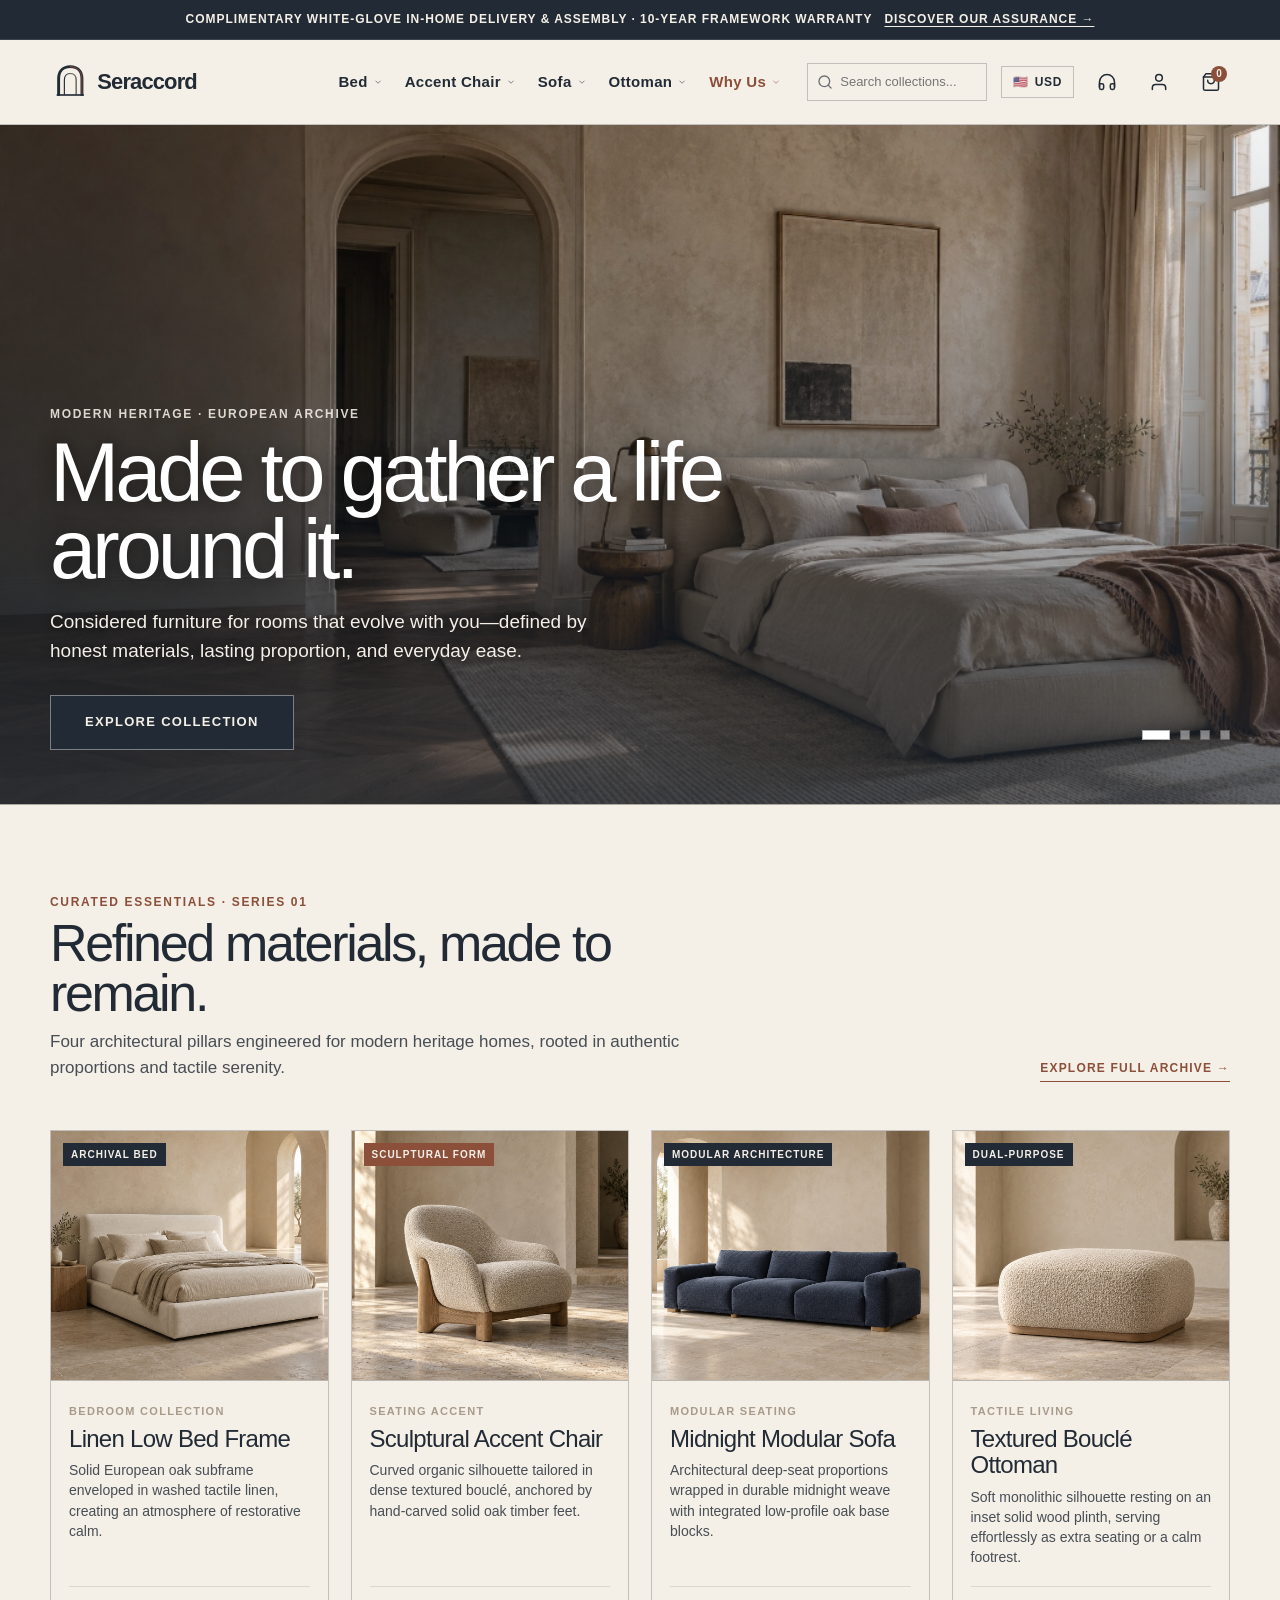
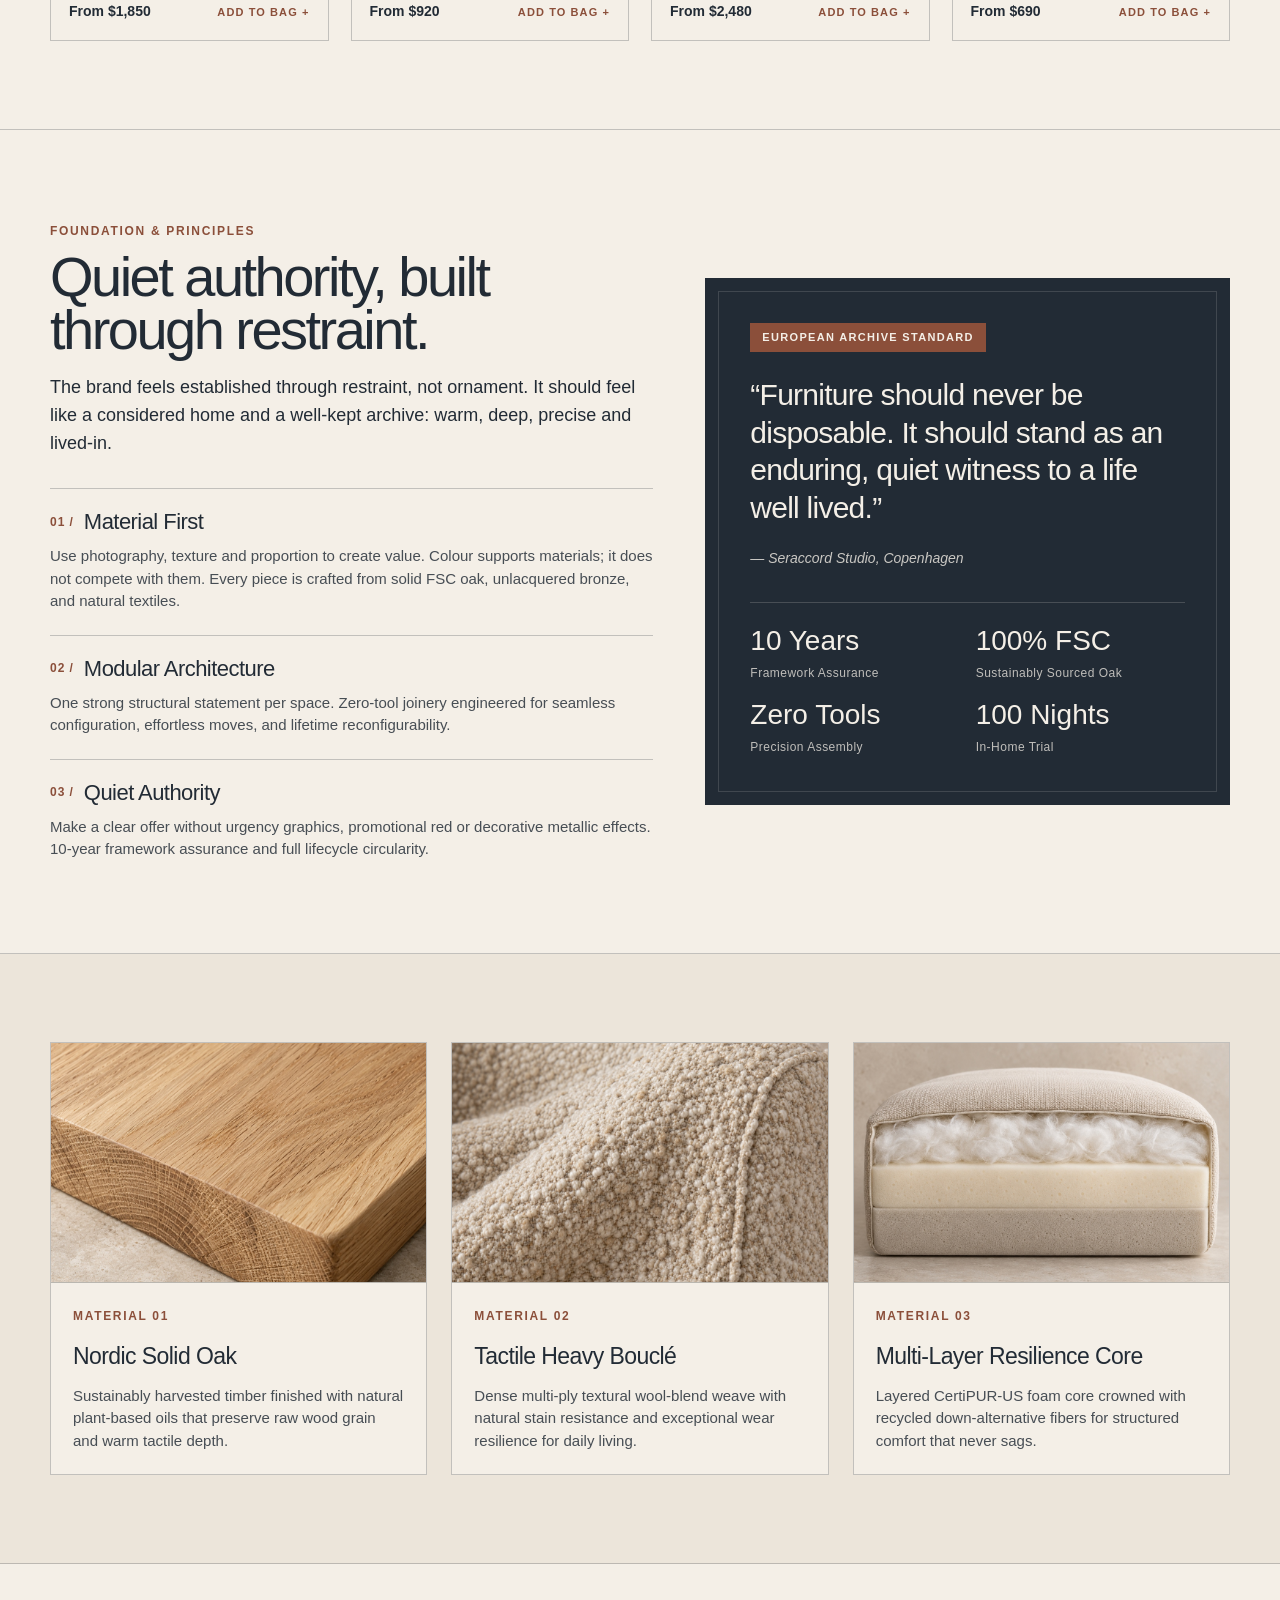
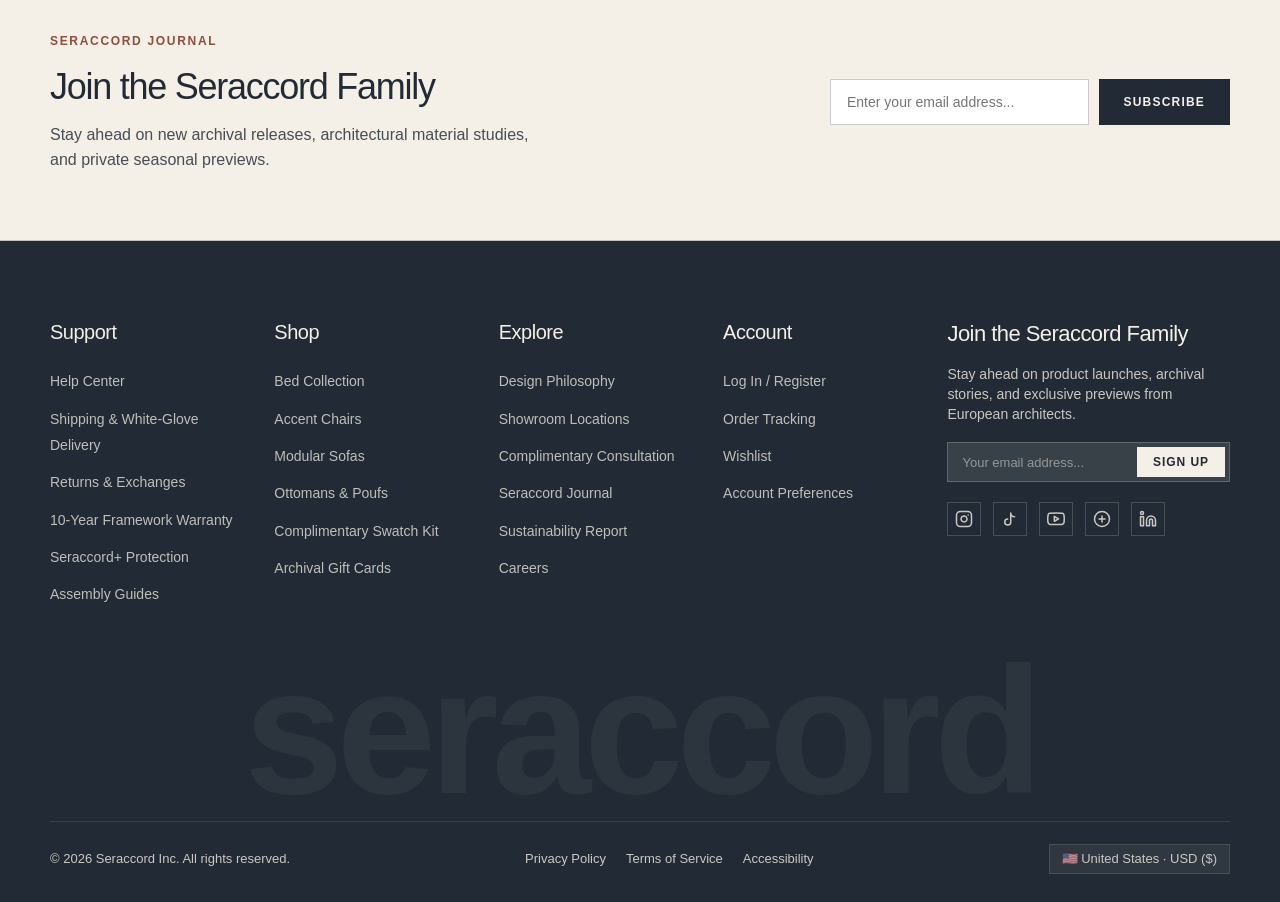
==== commit d9b2013a: "Add files via upload" ====
--- a/index.html
+++ b/index.html
@@ -1,4 +1,4 @@
-<!DOCTYPE html>
+﻿<!DOCTYPE html>
 <html lang="en">
 <head>
   <meta charset="utf-8">
@@ -30,7 +30,7 @@
       <div class="header-inner">
         <!-- Logo (Larger & Balanced) -->
         <a href="index.html" class="brand-logo" aria-label="Seraccord Home">
-          <img src="assets/seraccord-logo.svg" alt="Seraccord Logo" width="260" height="44">
+          <img src="seraccord-logo.svg" alt="Seraccord Logo" width="260" height="44">
         </a>
 
         <!-- Main Navigation with Mega Dropdowns -->
@@ -85,7 +85,7 @@
                   <!-- Col 3: Featured Card -->
                   <div class="mega-col-featured">
                     <a href="product.html?id=bed-linen-low" class="mega-featured-card">
-                      <img src="assets/product-bed.jpg" alt="Linen Low Bed Frame Collection">
+                      <img src="product-bed.jpg" alt="Linen Low Bed Frame Collection">
                       <div class="mega-card-overlay"></div>
                       <div class="mega-card-content">
                         <span class="mega-card-badge">Archival Bedroom</span>
@@ -147,7 +147,7 @@
                   <!-- Col 3: Featured Card -->
                   <div class="mega-col-featured">
                     <a href="#catalog-chair" class="mega-featured-card">
-                      <img src="assets/product-accent-chair.jpg" alt="Sculptural Boucle Lounge Chair">
+                      <img src="product-accent-chair.jpg" alt="Sculptural Boucle Lounge Chair">
                       <div class="mega-card-overlay"></div>
                       <div class="mega-card-content">
                         <span class="mega-card-badge">Seating Accent</span>
@@ -210,7 +210,7 @@
                   <!-- Col 3: Featured Card -->
                   <div class="mega-col-featured">
                     <a href="product.html?id=sofa-midnight" class="mega-featured-card">
-                      <img src="assets/product-sofa.jpg" alt="Midnight Modular Sofa Collection">
+                      <img src="product-sofa.jpg" alt="Midnight Modular Sofa Collection">
                       <div class="mega-card-overlay"></div>
                       <div class="mega-card-content">
                         <span class="mega-card-badge">Modular Living</span>
@@ -272,7 +272,7 @@
                   <!-- Col 3: Featured Card -->
                   <div class="mega-col-featured">
                     <a href="product.html?id=ottoman-boucle" class="mega-featured-card">
-                      <img src="assets/product-ottoman.jpg" alt="Textured Boucle Ottoman Pouf">
+                      <img src="product-ottoman.jpg" alt="Textured Boucle Ottoman Pouf">
                       <div class="mega-card-overlay"></div>
                       <div class="mega-card-content">
                         <span class="mega-card-badge">Tactile Living</span>
@@ -335,7 +335,7 @@
                   <!-- Col 3: Featured Card -->
                   <div class="mega-col-featured">
                     <a href="index.html#foundation" class="mega-featured-card">
-                      <img src="assets/hero-archival-bedroom.jpg" alt="European Archive Modern Heritage">
+                      <img src="hero-archival-bedroom.jpg" alt="European Archive Modern Heritage">
                       <div class="mega-card-overlay"></div>
                       <div class="mega-card-content">
                         <span class="mega-card-badge">Modern Heritage</span>
@@ -423,7 +423,7 @@
        ========================================================================= -->
   <section class="hero-section" id="hero">
     <div class="hero-background-media">
-      <img src="assets/hero-archival-bedroom.jpg" alt="Seraccord Master Bedroom Archival Collection" id="heroImage">
+      <img src="hero-archival-bedroom.jpg" alt="Seraccord Master Bedroom Archival Collection" id="heroImage">
     </div>
     <div class="hero-overlay"></div>
 
@@ -475,7 +475,7 @@
         <article class="product-card" id="catalog-bed">
           <a href="product.html?id=bed-linen-low" class="card-media-wrapper" style="display: block; text-decoration: none;">
             <span class="card-tag">Archival Bed</span>
-            <img src="assets/product-bed.jpg" alt="Linen Upholstered Low Bed Frame">
+            <img src="product-bed.jpg" alt="Linen Upholstered Low Bed Frame">
           </a>
           <div class="card-content">
             <a href="collection.html?cat=bed" class="card-category" style="text-decoration: none;">Bedroom Collection</a>
@@ -494,7 +494,7 @@
         <article class="product-card" id="catalog-chair">
           <a href="product.html?id=chair-sculptural" class="card-media-wrapper" style="display: block; text-decoration: none;">
             <span class="card-tag tag-accent">Sculptural Form</span>
-            <img src="assets/product-accent-chair.jpg" alt="Bouclé Sculptural Lounge Chair">
+            <img src="product-accent-chair.jpg" alt="Bouclé Sculptural Lounge Chair">
           </a>
           <div class="card-content">
             <a href="collection.html?cat=accent-chair" class="card-category" style="text-decoration: none;">Seating Accent</a>
@@ -513,7 +513,7 @@
         <article class="product-card" id="catalog-sofa">
           <a href="product.html?id=sofa-midnight" class="card-media-wrapper" style="display: block; text-decoration: none;">
             <span class="card-tag">Modular Architecture</span>
-            <img src="assets/product-sofa.jpg" alt="Midnight Modular Three-Seater Sofa">
+            <img src="product-sofa.jpg" alt="Midnight Modular Three-Seater Sofa">
           </a>
           <div class="card-content">
             <a href="collection.html?cat=sofa" class="card-category" style="text-decoration: none;">Modular Seating</a>
@@ -532,7 +532,7 @@
         <article class="product-card" id="catalog-ottoman">
           <a href="product.html?id=ottoman-boucle" class="card-media-wrapper" style="display: block; text-decoration: none;">
             <span class="card-tag">Dual-Purpose</span>
-            <img src="assets/product-ottoman.jpg" alt="Textured Bouclé Ottoman Pouf">
+            <img src="product-ottoman.jpg" alt="Textured Bouclé Ottoman Pouf">
           </a>
           <div class="card-content">
             <a href="collection.html?cat=ottoman" class="card-category" style="text-decoration: none;">Tactile Living</a>
@@ -624,7 +624,7 @@
         <!-- Material 01: Nordic Solid Oak -->
         <div class="material-card">
           <div class="material-media">
-            <img src="assets/material-oak.jpg" alt="Nordic Solid FSC Oak Timber Grain and Joinery">
+            <img src="material-oak.jpg" alt="Nordic Solid FSC Oak Timber Grain and Joinery">
           </div>
           <div class="material-body">
             <span class="eyebrow eyebrow-clay">Material 01</span>
@@ -636,7 +636,7 @@
         <!-- Material 02: Tactile Heavy Bouclé -->
         <div class="material-card">
           <div class="material-media">
-            <img src="assets/material-boucle.jpg" alt="Tactile Heavy Wool-Blend Bouclé Weave Texture">
+            <img src="material-boucle.jpg" alt="Tactile Heavy Wool-Blend Bouclé Weave Texture">
           </div>
           <div class="material-body">
             <span class="eyebrow eyebrow-clay">Material 02</span>
@@ -648,7 +648,7 @@
         <!-- Material 03: Multi-Layer Resilience Core -->
         <div class="material-card">
           <div class="material-media">
-            <img src="assets/material-core.jpg" alt="CertiPUR-US Multi-Layer Resilience Foam and Down Fiber Cushion Structure">
+            <img src="material-core.jpg" alt="CertiPUR-US Multi-Layer Resilience Foam and Down Fiber Cushion Structure">
           </div>
           <div class="material-body">
             <span class="eyebrow eyebrow-clay">Material 03</span>
--- a/style.css
+++ b/style.css
@@ -1,4 +1,4 @@
-/* ==========================================================================
+﻿/* ==========================================================================
    Seraccord — European Archive Landing Page Stylesheet (Brand Guideline V1.2)
    Palette:
    - Warm Paper:   #F4EFE7 (70% Allocation - Primary Surface)
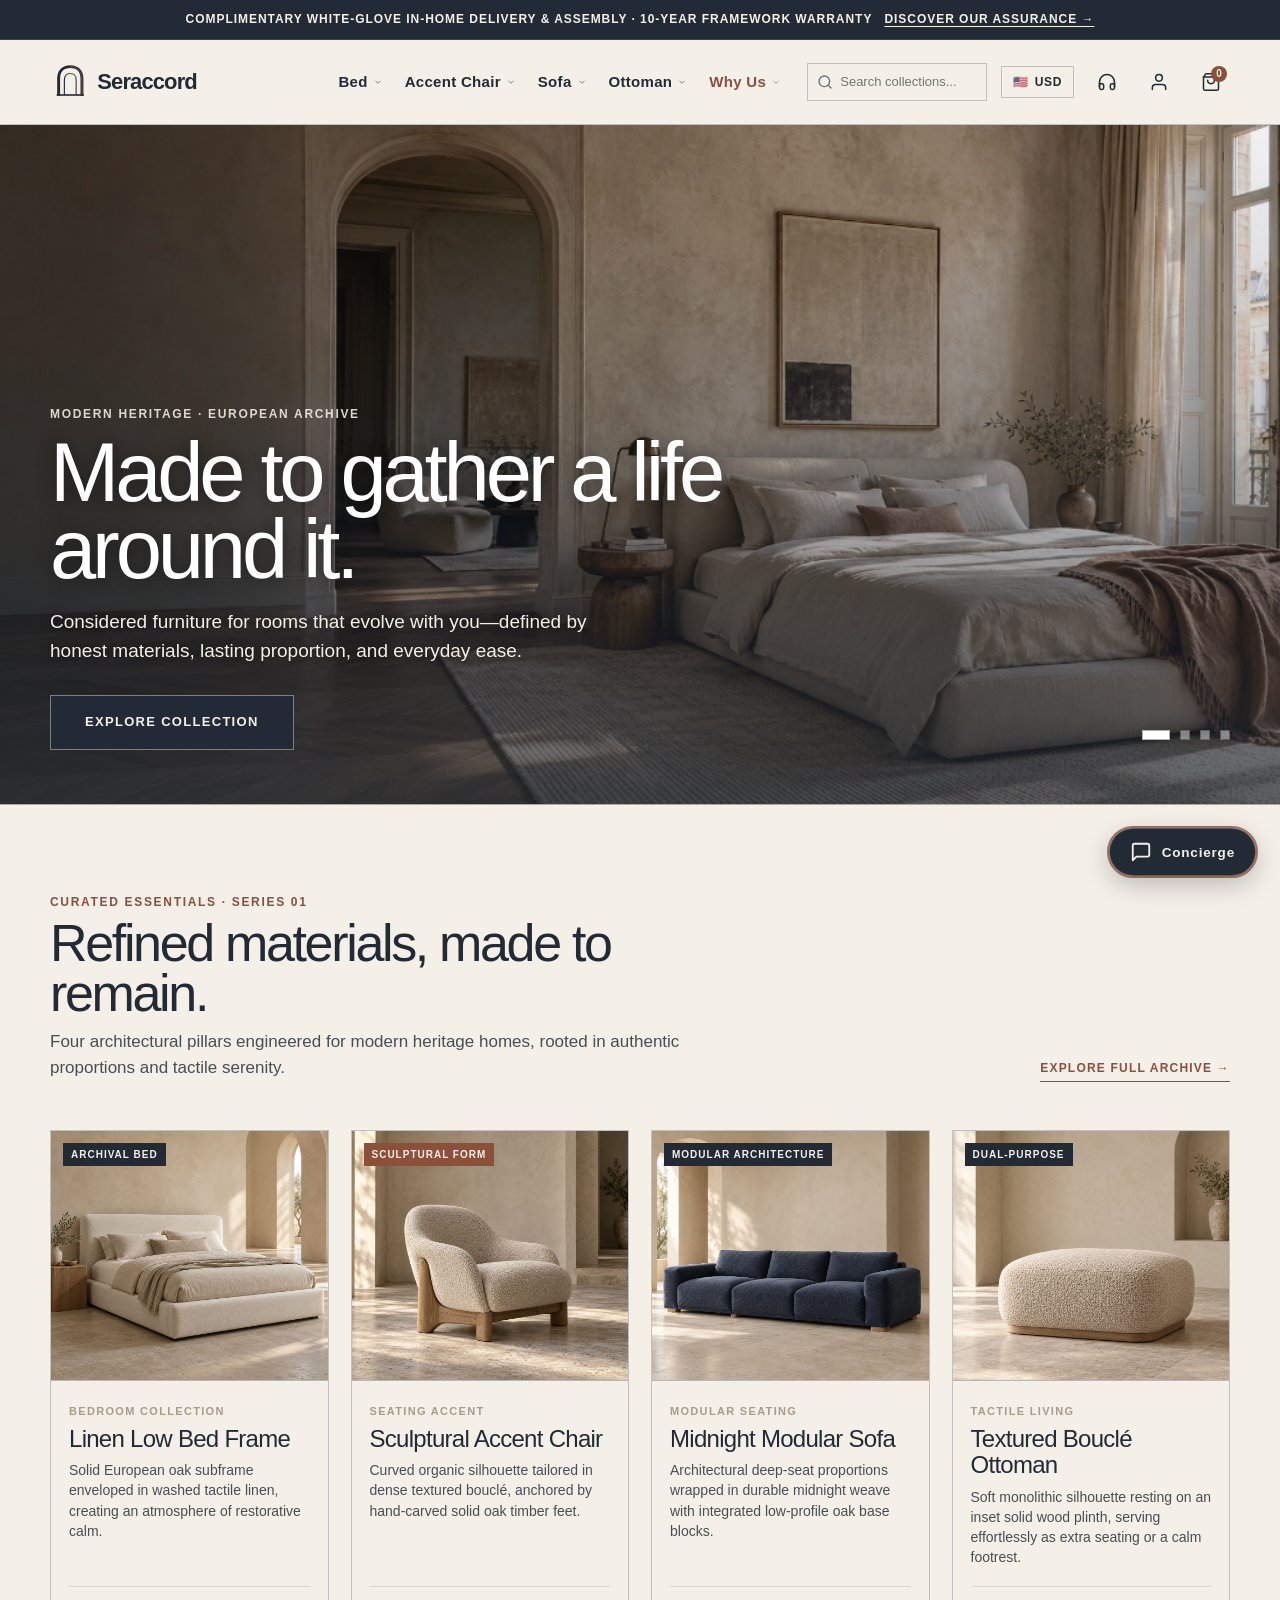
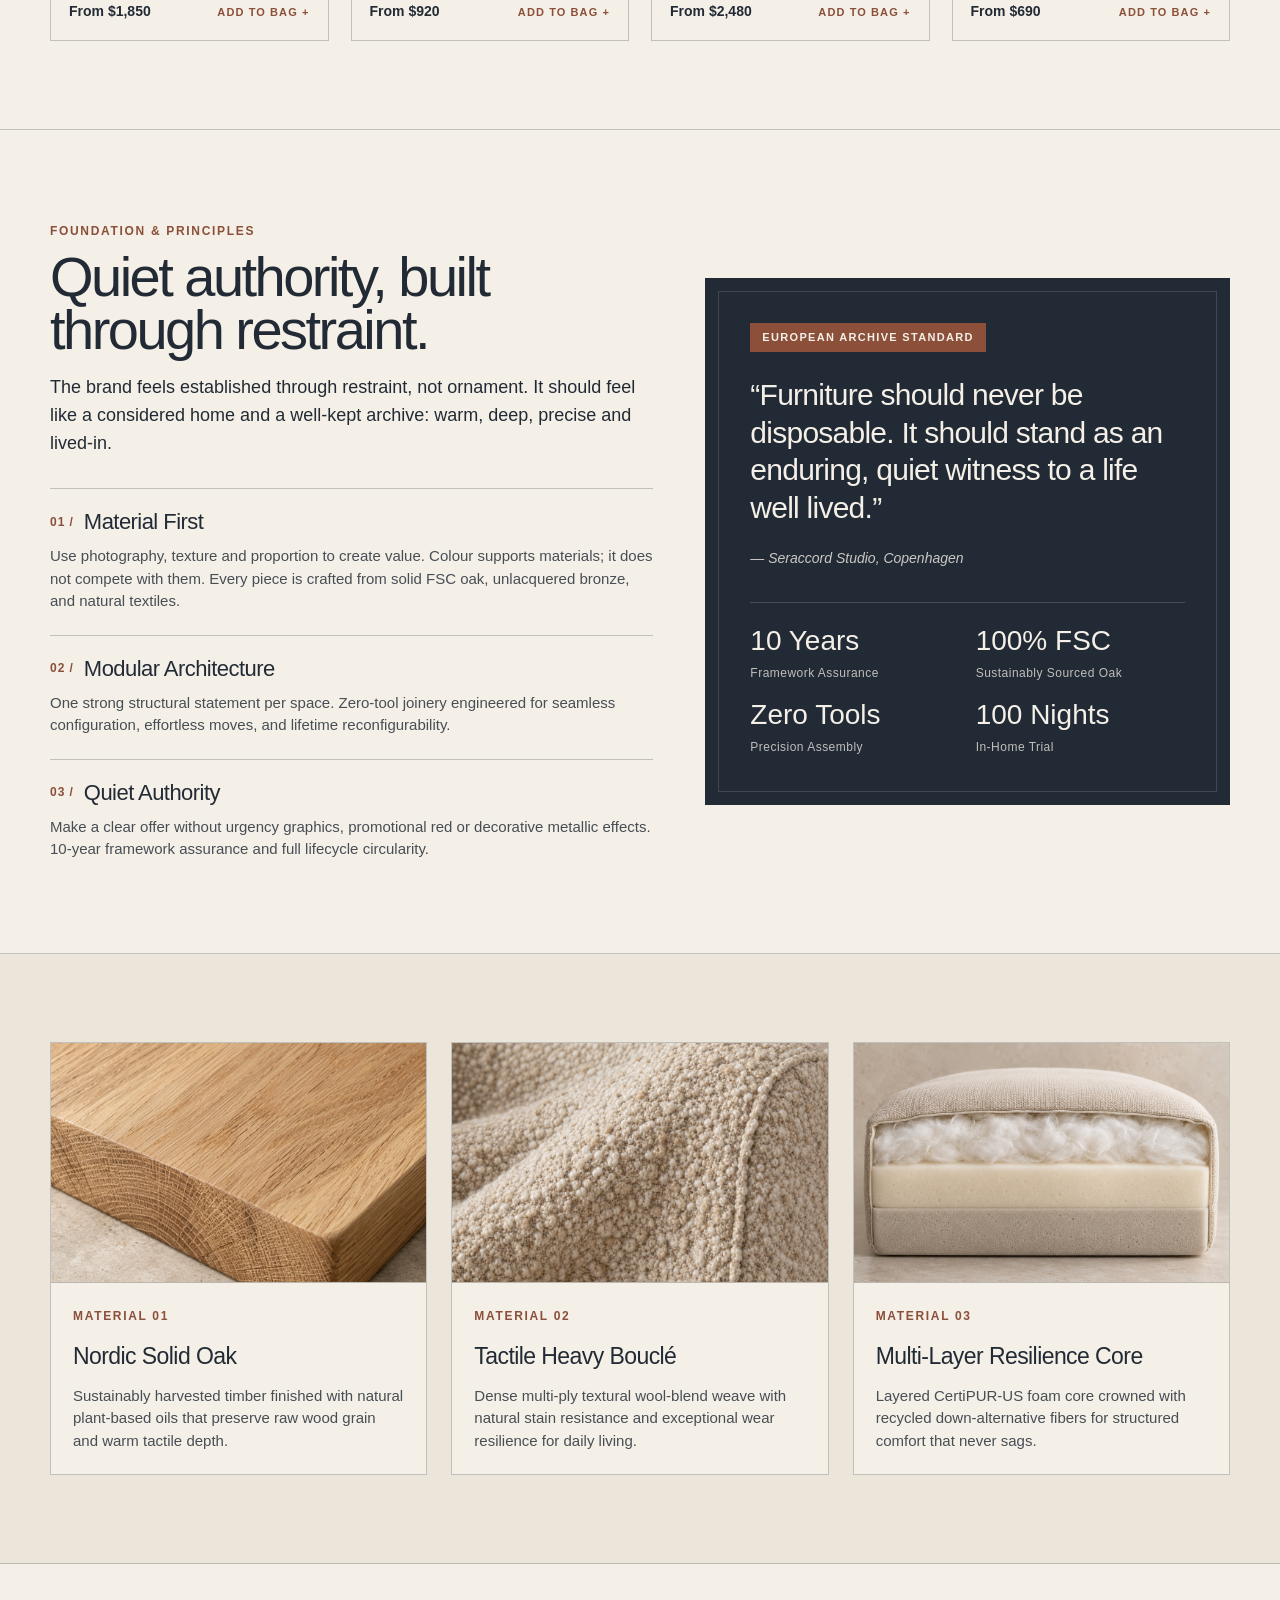
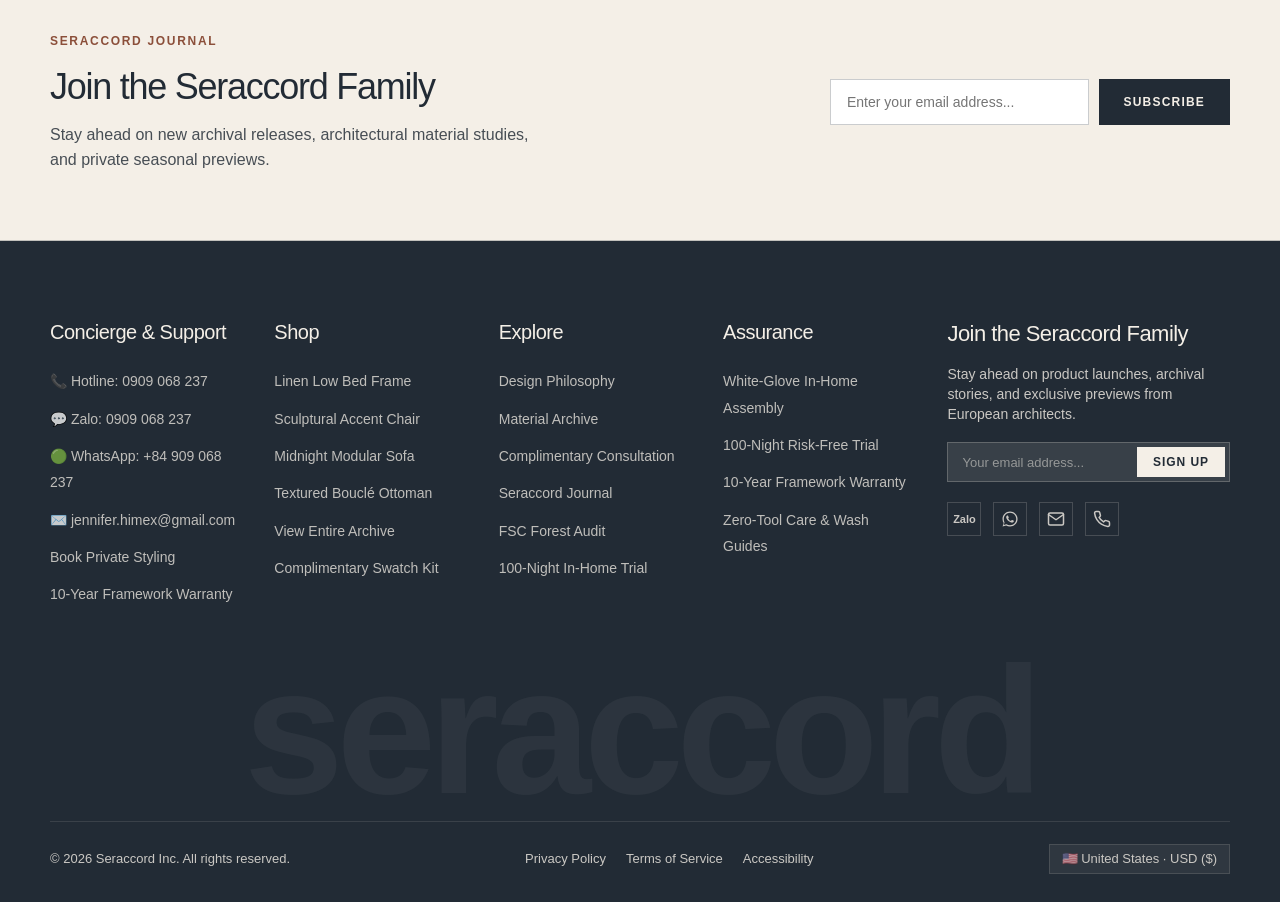
==== commit 16789a1e: "Add files via upload" ====
--- a/index.html
+++ b/index.html
@@ -1,4 +1,4 @@
-﻿<!DOCTYPE html>
+<!DOCTYPE html>
 <html lang="en">
 <head>
   <meta charset="utf-8">
@@ -687,16 +687,16 @@
       <!-- Navigation Links Grid -->
       <div class="footer-nav-grid">
         
-        <!-- Column 1: Support -->
+        <!-- Column 1: Concierge & Direct Support -->
         <div class="footer-col">
-          <h5>Support</h5>
+          <h5>Concierge & Support</h5>
           <ul class="footer-links">
-            <li><a href="#support">Help Center</a></li>
-            <li><a href="#shipping">Shipping & White-Glove Delivery</a></li>
-            <li><a href="#returns">Returns & Exchanges</a></li>
+            <li><a href="tel:0909068237">📞 Hotline: 0909 068 237</a></li>
+            <li><a href="https://zalo.me/0909068237" target="_blank" rel="noopener">💬 Zalo: 0909 068 237</a></li>
+            <li><a href="https://wa.me/84909068237" target="_blank" rel="noopener">🟢 WhatsApp: +84 909 068 237</a></li>
+            <li><a href="mailto:jennifer.himex@gmail.com">✉️ jennifer.himex@gmail.com</a></li>
+            <li><a href="#consultModal" class="open-consult-btn">Book Private Styling</a></li>
             <li><a href="#warranty">10-Year Framework Warranty</a></li>
-            <li><a href="#protection">Seraccord+ Protection</a></li>
-            <li><a href="#guide">Assembly Guides</a></li>
           </ul>
         </div>
 
@@ -704,12 +704,12 @@
         <div class="footer-col">
           <h5>Shop</h5>
           <ul class="footer-links">
-            <li><a href="#catalog-bed">Bed Collection</a></li>
-            <li><a href="#catalog-chair">Accent Chairs</a></li>
-            <li><a href="#catalog-sofa">Modular Sofas</a></li>
-            <li><a href="#catalog-ottoman">Ottomans & Poufs</a></li>
-            <li><a href="#swatches">Complimentary Swatch Kit</a></li>
-            <li><a href="#gift">Archival Gift Cards</a></li>
+            <li><a href="product.html?id=bed-linen-low">Linen Low Bed Frame</a></li>
+            <li><a href="product.html?id=chair-sculptural">Sculptural Accent Chair</a></li>
+            <li><a href="product.html?id=sofa-midnight">Midnight Modular Sofa</a></li>
+            <li><a href="product.html?id=ottoman-boucle">Textured Bouclé Ottoman</a></li>
+            <li><a href="collection.html">View Entire Archive</a></li>
+            <li><a href="#consultModal" class="open-consult-btn">Complimentary Swatch Kit</a></li>
           </ul>
         </div>
 
@@ -718,22 +718,22 @@
           <h5>Explore</h5>
           <ul class="footer-links">
             <li><a href="#why-us">Design Philosophy</a></li>
-            <li><a href="#stores">Showroom Locations</a></li>
-            <li><a href="#consult">Complimentary Consultation</a></li>
+            <li><a href="#materials">Material Archive</a></li>
+            <li><a href="#consultModal" class="open-consult-btn">Complimentary Consultation</a></li>
             <li><a href="#journal">Seraccord Journal</a></li>
-            <li><a href="#sustainability">Sustainability Report</a></li>
-            <li><a href="#careers">Careers</a></li>
+            <li><a href="#sustainability">FSC Forest Audit</a></li>
+            <li><a href="collection.html">100-Night In-Home Trial</a></li>
           </ul>
         </div>
 
         <!-- Column 4: Account -->
         <div class="footer-col">
-          <h5>Account</h5>
+          <h5>Assurance</h5>
           <ul class="footer-links">
-            <li><a href="#login">Log In / Register</a></li>
-            <li><a href="#orders">Order Tracking</a></li>
-            <li><a href="#wishlist">Wishlist</a></li>
-            <li><a href="#settings">Account Preferences</a></li>
+            <li><a href="#white-glove">White-Glove In-Home Assembly</a></li>
+            <li><a href="#trial">100-Night Risk-Free Trial</a></li>
+            <li><a href="#warranty">10-Year Framework Warranty</a></li>
+            <li><a href="#care">Zero-Tool Care & Wash Guides</a></li>
           </ul>
         </div>
 
@@ -748,20 +748,17 @@
           </form>
 
           <div class="social-links">
-            <a href="https://instagram.com" class="social-icon-link" aria-label="Instagram" target="_blank" rel="noopener">
-              <svg width="18" height="18" viewBox="0 0 24 24" fill="none" stroke="currentColor" stroke-width="2" stroke-linecap="round" stroke-linejoin="round"><rect x="2" y="2" width="20" height="20" rx="5" ry="5"></rect><path d="M16 11.37A4 4 0 1 1 12.63 8 4 4 0 0 1 16 11.37z"></path><line x1="17.5" y1="6.5" x2="17.51" y2="6.5"></line></svg>
+            <a href="https://zalo.me/0909068237" target="_blank" rel="noopener" class="social-icon-link" aria-label="Zalo" title="Chat on Zalo">
+              <span style="font-weight: 800; font-size: 11px;">Zalo</span>
             </a>
-            <a href="https://tiktok.com" class="social-icon-link" aria-label="TikTok" target="_blank" rel="noopener">
-              <svg width="18" height="18" viewBox="0 0 24 24" fill="none" stroke="currentColor" stroke-width="2" stroke-linecap="round" stroke-linejoin="round"><path d="M9 12a4 4 0 1 0 4 4V4a5 5 0 0 0 5 5"></path></svg>
+            <a href="https://wa.me/84909068237" target="_blank" rel="noopener" class="social-icon-link" aria-label="WhatsApp" title="WhatsApp">
+              <svg width="18" height="18" viewBox="0 0 24 24" fill="currentColor"><path d="M12.031 2C6.495 2 2 6.496 2 12.031c0 1.996.586 3.86 1.6 5.434L2.094 22l4.672-1.47a9.98 9.98 0 0 0 5.265 1.498h.004c5.536 0 10.031-4.496 10.031-10.031S17.567 2 12.031 2zm0 18.337c-1.637 0-3.238-.44-4.632-1.274l-.332-.197-3.447 1.085 1.107-3.359-.217-.345A8.283 8.283 0 0 1 3.73 12.03c0-4.577 3.724-8.301 8.301-8.301 4.577 0 8.301 3.724 8.301 8.301 0 4.577-3.724 8.306-8.301 8.306zm4.551-6.223c-.25-.125-1.477-.729-1.706-.812-.229-.083-.396-.125-.562.125-.167.25-.646.812-.792.979-.146.167-.292.188-.542.063s-1.055-.389-2.01-1.24c-.743-.663-1.245-1.482-1.391-1.732-.146-.25-.016-.385.109-.509.112-.112.25-.292.375-.438.125-.146.167-.25.25-.417.083-.167.042-.313-.021-.438-.063-.125-.562-1.354-.771-1.854-.203-.487-.41-.421-.562-.429-.146-.008-.313-.01-.479-.01-.167 0-.438.063-.667.313-.229.25-.875.854-.875 2.083s.896 2.417 1.021 2.583c.125.167 1.763 2.692 4.271 3.776.597.258 1.064.412 1.428.528.6.191 1.146.164 1.577.1.48-.072 1.477-.604 1.685-1.188.208-.583.208-1.083.146-1.188-.063-.104-.229-.167-.479-.292z"/></svg>
             </a>
-            <a href="https://youtube.com" class="social-icon-link" aria-label="YouTube" target="_blank" rel="noopener">
-              <svg width="18" height="18" viewBox="0 0 24 24" fill="none" stroke="currentColor" stroke-width="2" stroke-linecap="round" stroke-linejoin="round"><path d="M22.54 6.42a2.78 2.78 0 0 0-1.94-2C18.88 4 12 4 12 4s-6.88 0-8.6.46a2.78 2.78 0 0 0-1.94 2A29 29 0 0 0 1 11.75a29 29 0 0 0 .46 5.33A2.78 2.78 0 0 0 3.4 19c1.72.46 8.6.46 8.6.46s6.88 0 8.6-.46a2.78 2.78 0 0 0 1.94-2 29 29 0 0 0 .46-5.25 29 29 0 0 0-.46-5.33z"></path><polygon points="9.75 15.02 15.5 11.75 9.75 8.48 9.75 15.02"></polygon></svg>
+            <a href="mailto:jennifer.himex@gmail.com" class="social-icon-link" aria-label="Email" title="Email Us">
+              <svg width="18" height="18" viewBox="0 0 24 24" fill="none" stroke="currentColor" stroke-width="2" stroke-linecap="round" stroke-linejoin="round"><path d="M4 4h16c1.1 0 2 .9 2 2v12c0 1.1-.9 2-2 2H4c-1.1 0-2-.9-2-2V6c0-1.1.9-2 2-2z"></path><polyline points="22,6 12,13 2,6"></polyline></svg>
             </a>
-            <a href="https://pinterest.com" class="social-icon-link" aria-label="Pinterest" target="_blank" rel="noopener">
-              <svg width="18" height="18" viewBox="0 0 24 24" fill="none" stroke="currentColor" stroke-width="2" stroke-linecap="round" stroke-linejoin="round"><line x1="12" y1="8" x2="12" y2="16"></line><line x1="8" y1="12" x2="16" y2="12"></line><circle cx="12" cy="12" r="10"></circle></svg>
-            </a>
-            <a href="https://linkedin.com" class="social-icon-link" aria-label="LinkedIn" target="_blank" rel="noopener">
-              <svg width="18" height="18" viewBox="0 0 24 24" fill="none" stroke="currentColor" stroke-width="2" stroke-linecap="round" stroke-linejoin="round"><path d="M16 8a6 6 0 0 1 6 6v7h-4v-7a2 2 0 0 0-2-2 2 2 0 0 0-2 2v7h-4v-7a6 6 0 0 1 6-6z"></path><rect x="2" y="9" width="4" height="12"></rect><circle cx="4" cy="4" r="2"></circle></svg>
+            <a href="tel:0909068237" class="social-icon-link" aria-label="Call" title="Call Hotline">
+              <svg width="18" height="18" viewBox="0 0 24 24" fill="none" stroke="currentColor" stroke-width="2" stroke-linecap="round" stroke-linejoin="round"><path d="M22 16.92v3a2 2 0 0 1-2.18 2 19.79 19.79 0 0 1-8.63-3.07 19.5 19.5 0 0 1-6-6 19.79 19.79 0 0 1-3.07-8.67A2 2 0 0 1 4.11 2h3a2 2 0 0 1 2 1.72 12.84 12.84 0 0 0 .7 2.81 2 2 0 0 1-.45 2.11L8.09 9.91a16 16 0 0 0 6 6l1.27-1.27a2 2 0 0 1 2.11-.45 12.84 12.84 0 0 0 2.81.7A2 2 0 0 1 22 16.92z"></path></svg>
             </a>
           </div>
         </div>
@@ -790,6 +787,116 @@
     </div>
   </footer>
 
+  <!-- Floating Multi-Channel Concierge Widget -->
+  <div class="floating-contact-widget" id="floatingContactWidget">
+    <div class="floating-contact-menu" id="floatingContactMenu">
+      <a href="tel:0909068237" class="floating-contact-item call" title="Call Hotline (0909 068 237)">
+        <span class="floating-item-icon">
+          <svg width="16" height="16" viewBox="0 0 24 24" fill="none" stroke="currentColor" stroke-width="2" stroke-linecap="round" stroke-linejoin="round"><path d="M22 16.92v3a2 2 0 0 1-2.18 2 19.79 19.79 0 0 1-8.63-3.07 19.5 19.5 0 0 1-6-6 19.79 19.79 0 0 1-3.07-8.67A2 2 0 0 1 4.11 2h3a2 2 0 0 1 2 1.72 12.84 12.84 0 0 0 .7 2.81 2 2 0 0 1-.45 2.11L8.09 9.91a16 16 0 0 0 6 6l1.27-1.27a2 2 0 0 1 2.11-.45 12.84 12.84 0 0 0 2.81.7A2 2 0 0 1 22 16.92z"></path></svg>
+        </span>
+        <span class="floating-item-label">Call: 0909 068 237</span>
+      </a>
+
+      <a href="https://zalo.me/0909068237" target="_blank" rel="noopener" class="floating-contact-item zalo" title="Chat on Zalo (0909 068 237)">
+        <span class="floating-item-icon zalo-badge">Zalo</span>
+        <span class="floating-item-label">Zalo: 0909 068 237</span>
+      </a>
+
+      <a href="https://wa.me/84909068237?text=Hello%20Seraccord%2C%20I%20would%20like%20a%20consultation" target="_blank" rel="noopener" class="floating-contact-item whatsapp" title="Chat on WhatsApp (+84 909 068 237)">
+        <span class="floating-item-icon">
+          <svg width="16" height="16" viewBox="0 0 24 24" fill="currentColor"><path d="M12.031 2C6.495 2 2 6.496 2 12.031c0 1.996.586 3.86 1.6 5.434L2.094 22l4.672-1.47a9.98 9.98 0 0 0 5.265 1.498h.004c5.536 0 10.031-4.496 10.031-10.031S17.567 2 12.031 2zm0 18.337c-1.637 0-3.238-.44-4.632-1.274l-.332-.197-3.447 1.085 1.107-3.359-.217-.345A8.283 8.283 0 0 1 3.73 12.03c0-4.577 3.724-8.301 8.301-8.301 4.577 0 8.301 3.724 8.301 8.301 0 4.577-3.724 8.306-8.301 8.306zm4.551-6.223c-.25-.125-1.477-.729-1.706-.812-.229-.083-.396-.125-.562.125-.167.25-.646.812-.792.979-.146.167-.292.188-.542.063s-1.055-.389-2.01-1.24c-.743-.663-1.245-1.482-1.391-1.732-.146-.25-.016-.385.109-.509.112-.112.25-.292.375-.438.125-.146.167-.25.25-.417.083-.167.042-.313-.021-.438-.063-.125-.562-1.354-.771-1.854-.203-.487-.41-.421-.562-.429-.146-.008-.313-.01-.479-.01-.167 0-.438.063-.667.313-.229.25-.875.854-.875 2.083s.896 2.417 1.021 2.583c.125.167 1.763 2.692 4.271 3.776.597.258 1.064.412 1.428.528.6.191 1.146.164 1.577.1.48-.072 1.477-.604 1.685-1.188.208-.583.208-1.083.146-1.188-.063-.104-.229-.167-.479-.292z"/></svg>
+        </span>
+        <span class="floating-item-label">WhatsApp: +84 909 068 237</span>
+      </a>
+
+      <a href="mailto:jennifer.himex@gmail.com" class="floating-contact-item email" title="Email Concierge (jennifer.himex@gmail.com)">
+        <span class="floating-item-icon">
+          <svg width="16" height="16" viewBox="0 0 24 24" fill="none" stroke="currentColor" stroke-width="2" stroke-linecap="round" stroke-linejoin="round"><path d="M4 4h16c1.1 0 2 .9 2 2v12c0 1.1-.9 2-2 2H4c-1.1 0-2-.9-2-2V6c0-1.1.9-2 2-2z"></path><polyline points="22,6 12,13 2,6"></polyline></svg>
+        </span>
+        <span class="floating-item-label">Email: jennifer.himex@gmail.com</span>
+      </a>
+
+      <button class="floating-contact-item consult" id="openConsultModalBtn" title="Request Private Consultation">
+        <span class="floating-item-icon">
+          <svg width="16" height="16" viewBox="0 0 24 24" fill="none" stroke="currentColor" stroke-width="2" stroke-linecap="round" stroke-linejoin="round"><path d="M14 2H6a2 2 0 0 0-2 2v16a2 2 0 0 0 2 2h12a2 2 0 0 0 2-2V8z"></path><polyline points="14 2 14 8 20 8"></polyline><line x1="16" y1="13" x2="8" y2="13"></line><line x1="16" y1="17" x2="8" y2="17"></line><polyline points="10 9 9 9 8 9"></polyline></svg>
+        </span>
+        <span class="floating-item-label">Book Consultation Form</span>
+      </button>
+    </div>
+
+    <button class="floating-contact-trigger" id="floatingContactToggle" aria-label="Open Client Concierge Contact Menu">
+      <svg class="icon-open" width="22" height="22" viewBox="0 0 24 24" fill="none" stroke="currentColor" stroke-width="2" stroke-linecap="round" stroke-linejoin="round"><path d="M21 15a2 2 0 0 1-2 2H7l-4 4V5a2 2 0 0 1 2-2h14a2 2 0 0 1 2 2z"></path></svg>
+      <svg class="icon-close" width="22" height="22" viewBox="0 0 24 24" fill="none" stroke="currentColor" stroke-width="2" stroke-linecap="round" stroke-linejoin="round"><line x1="18" y1="6" x2="6" y2="18"></line><line x1="6" y1="6" x2="18" y2="18"></line></svg>
+      <span class="floating-trigger-text">Concierge</span>
+      <span class="floating-pulse-ring"></span>
+    </button>
+  </div>
+
+  <!-- Consultation Booking Modal Popup -->
+  <div class="consult-modal-overlay" id="consultModal" role="dialog" aria-modal="true" aria-labelledby="consultModalTitle">
+    <div class="consult-modal-dialog">
+      <button class="consult-modal-close" id="closeConsultModalBtn" aria-label="Close consultation modal">&times;</button>
+      
+      <div class="consult-modal-header">
+        <span class="eyebrow eyebrow-clay">Client Concierge · Direct Channel</span>
+        <h3 id="consultModalTitle">Request Archival Consultation</h3>
+        <p>Direct response within 2 business hours to your phone and email.</p>
+      </div>
+
+      <form class="consult-form" id="consultationForm" action="https://formsubmit.co/jennifer.himex@gmail.com" method="POST">
+        <input type="hidden" name="_subject" value="New Seraccord Consultation & Order Request">
+        <input type="hidden" name="_captcha" value="false">
+        <input type="hidden" name="_template" value="table">
+
+        <div class="consult-form-group">
+          <label for="consultName">Your Full Name *</label>
+          <input type="text" id="consultName" name="Full Name" placeholder="e.g. Jennifer Tran" required>
+        </div>
+
+        <div class="consult-form-row">
+          <div class="consult-form-group">
+            <label for="consultPhone">Phone / Zalo Number *</label>
+            <input type="tel" id="consultPhone" name="Phone Number" placeholder="e.g. 0909 068 237" required>
+          </div>
+          <div class="consult-form-group">
+            <label for="consultEmail">Email Address *</label>
+            <input type="email" id="consultEmail" name="Email" placeholder="e.g. name@example.com" required>
+          </div>
+        </div>
+
+        <div class="consult-form-group">
+          <label for="consultProduct">Piece of Interest</label>
+          <select id="consultProduct" name="Selected Piece">
+            <option value="All Archive Pieces">Explore Entire Archive</option>
+            <option value="Linen Low Bed Frame">Linen Low Bed Frame (From $1,850)</option>
+            <option value="Sculptural Accent Chair">Sculptural Accent Chair (From $920)</option>
+            <option value="Midnight Modular Sofa">Midnight Modular Sofa (From $2,480)</option>
+            <option value="Textured Bouclé Ottoman">Textured Bouclé Ottoman (From $690)</option>
+            <option value="Bespoke / Custom Architecture">Bespoke Architectural Dimension</option>
+          </select>
+        </div>
+
+        <div class="consult-form-group">
+          <label for="consultMessage">Your Note / Dimension Specifications</label>
+          <textarea id="consultMessage" name="Client Message" rows="3" placeholder="Tell us about your room dimensions, fabric preferences, or delivery timeline..."></textarea>
+        </div>
+
+        <div class="consult-form-actions">
+          <button type="submit" class="btn btn-primary" style="width: 100%; padding: 14px 20px; text-align: center;">
+            Submit Consultation Request →
+          </button>
+        </div>
+
+        <div class="consult-direct-quick-links">
+          <span>Direct Contact:</span>
+          <a href="tel:0909068237" class="direct-badge">📞 0909 068 237</a>
+          <a href="https://zalo.me/0909068237" target="_blank" rel="noopener" class="direct-badge zalo">💬 Zalo Chat</a>
+          <a href="https://wa.me/84909068237" target="_blank" rel="noopener" class="direct-badge whatsapp">🟢 WhatsApp</a>
+        </div>
+      </form>
+    </div>
+  </div>
+
   <!-- Toast Notification Popup -->
   <div class="toast-msg" id="toastMessage">
     <svg width="20" height="20" viewBox="0 0 24 24" fill="none" stroke="#F4EFE7" stroke-width="2" stroke-linecap="round" stroke-linejoin="round"><polyline points="20 6 9 17 4 12"></polyline></svg>
--- a/style.css
+++ b/style.css
@@ -1,4 +1,4 @@
-﻿/* ==========================================================================
+/* ==========================================================================
    Seraccord — European Archive Landing Page Stylesheet (Brand Guideline V1.2)
    Palette:
    - Warm Paper:   #F4EFE7 (70% Allocation - Primary Surface)
@@ -2802,3 +2802,346 @@
   }
 }
 
+/* ==========================================================================
+   FLOATING MULTI-CHANNEL CONCIERGE WIDGET & CONSULTATION MODAL
+   ========================================================================== */
+.floating-contact-widget {
+  position: fixed;
+  bottom: 24px;
+  right: 24px;
+  z-index: 995;
+  display: flex;
+  flex-direction: column;
+  align-items: flex-end;
+}
+
+.floating-contact-trigger {
+  display: inline-flex;
+  align-items: center;
+  gap: 10px;
+  padding: 12px 20px;
+  background-color: var(--midnight);
+  color: var(--paper);
+  border: 1px solid rgba(244, 239, 231, 0.25);
+  border-radius: 999px;
+  font-family: var(--sans);
+  font-size: 13.5px;
+  font-weight: 700;
+  letter-spacing: 0.06em;
+  cursor: pointer;
+  box-shadow: 0 8px 24px rgba(34, 43, 53, 0.28);
+  transition: transform 0.25s ease, background-color 0.25s ease, box-shadow 0.25s ease;
+  position: relative;
+}
+
+.floating-contact-trigger:hover {
+  background-color: var(--clay);
+  border-color: var(--clay);
+  transform: translateY(-2px);
+  box-shadow: 0 12px 28px rgba(139, 79, 58, 0.35);
+}
+
+.floating-contact-trigger .icon-close {
+  display: none;
+}
+
+.floating-contact-widget.open .floating-contact-trigger .icon-open {
+  display: none;
+}
+
+.floating-contact-widget.open .floating-contact-trigger .icon-close {
+  display: block;
+}
+
+.floating-pulse-ring {
+  position: absolute;
+  top: -3px;
+  left: -3px;
+  right: -3px;
+  bottom: -3px;
+  border: 2px solid var(--clay);
+  border-radius: 999px;
+  animation: pulseWidget 2.4s infinite cubic-bezier(0.24, 0, 0.38, 1);
+  pointer-events: none;
+  opacity: 0.8;
+}
+
+@keyframes pulseWidget {
+  0% { transform: scale(0.98); opacity: 0.8; }
+  60% { transform: scale(1.15); opacity: 0; }
+  100% { transform: scale(1.15); opacity: 0; }
+}
+
+.floating-contact-menu {
+  display: flex;
+  flex-direction: column;
+  gap: 10px;
+  margin-bottom: 14px;
+  opacity: 0;
+  pointer-events: none;
+  transform: translateY(16px);
+  transition: opacity 0.28s cubic-bezier(0.16, 1, 0.3, 1), transform 0.28s cubic-bezier(0.16, 1, 0.3, 1);
+  align-items: flex-end;
+}
+
+.floating-contact-widget.open .floating-contact-menu {
+  opacity: 1;
+  pointer-events: auto;
+  transform: translateY(0);
+}
+
+.floating-contact-item {
+  display: inline-flex;
+  align-items: center;
+  gap: 12px;
+  padding: 10px 18px 10px 12px;
+  background-color: #FFFFFF;
+  color: var(--midnight);
+  border: 1px solid var(--midnight-border);
+  border-radius: 999px;
+  text-decoration: none;
+  font-family: var(--sans);
+  font-size: 13px;
+  font-weight: 600;
+  box-shadow: 0 6px 18px rgba(0, 0, 0, 0.12);
+  transition: var(--transition);
+  cursor: pointer;
+  white-space: nowrap;
+}
+
+.floating-item-icon {
+  width: 28px;
+  height: 28px;
+  border-radius: 50%;
+  background-color: var(--paper-media);
+  display: flex;
+  align-items: center;
+  justify-content: center;
+  flex-shrink: 0;
+}
+
+.floating-item-icon.zalo-badge {
+  background-color: #0068FF;
+  color: #FFFFFF;
+  font-size: 10px;
+  font-weight: 800;
+  letter-spacing: -0.5px;
+}
+
+.floating-contact-item.call:hover {
+  background-color: var(--midnight);
+  color: var(--paper);
+  border-color: var(--midnight);
+}
+
+.floating-contact-item.zalo:hover {
+  background-color: #0068FF;
+  color: #FFFFFF;
+  border-color: #0068FF;
+}
+
+.floating-contact-item.whatsapp:hover {
+  background-color: #25D366;
+  color: #FFFFFF;
+  border-color: #25D366;
+}
+
+.floating-contact-item.email:hover {
+  background-color: var(--clay);
+  color: #FFFFFF;
+  border-color: var(--clay);
+}
+
+.floating-contact-item.consult:hover {
+  background-color: var(--midnight);
+  color: var(--paper);
+  border-color: var(--midnight);
+}
+
+/* Consultation Booking Modal Dialog */
+.consult-modal-overlay {
+  position: fixed;
+  inset: 0;
+  background-color: rgba(34, 43, 53, 0.7);
+  backdrop-filter: blur(8px);
+  z-index: 10000;
+  display: flex;
+  align-items: center;
+  justify-content: center;
+  padding: 20px;
+  opacity: 0;
+  pointer-events: none;
+  transition: opacity 0.3s ease;
+}
+
+.consult-modal-overlay.open {
+  opacity: 1;
+  pointer-events: auto;
+}
+
+.consult-modal-dialog {
+  background-color: var(--paper);
+  border: 1px solid var(--midnight-border);
+  box-shadow: 0 24px 60px rgba(0, 0, 0, 0.32);
+  width: 100%;
+  max-width: 520px;
+  padding: 36px 32px 30px;
+  position: relative;
+  max-height: 90vh;
+  overflow-y: auto;
+  transform: translateY(20px);
+  transition: transform 0.3s cubic-bezier(0.16, 1, 0.3, 1);
+}
+
+.consult-modal-overlay.open .consult-modal-dialog {
+  transform: translateY(0);
+}
+
+.consult-modal-close {
+  position: absolute;
+  top: 16px;
+  right: 18px;
+  background: none;
+  border: none;
+  font-size: 28px;
+  line-height: 1;
+  color: var(--midnight);
+  cursor: pointer;
+  opacity: 0.6;
+  transition: opacity 0.2s ease;
+}
+
+.consult-modal-close:hover {
+  opacity: 1;
+}
+
+.consult-modal-header {
+  margin-bottom: 22px;
+}
+
+.consult-modal-header h3 {
+  font-family: var(--headline);
+  font-size: 26px;
+  font-weight: 500;
+  letter-spacing: -0.03em;
+  color: var(--midnight);
+  margin: 6px 0 8px;
+}
+
+.consult-modal-header p {
+  font-size: 13.5px;
+  line-height: 1.5;
+  color: var(--midnight-muted);
+}
+
+.consult-form {
+  display: flex;
+  flex-direction: column;
+  gap: 14px;
+}
+
+.consult-form-group {
+  display: flex;
+  flex-direction: column;
+  gap: 6px;
+}
+
+.consult-form-group label {
+  font-size: 11.5px;
+  font-weight: 700;
+  letter-spacing: 0.08em;
+  text-transform: uppercase;
+  color: var(--midnight);
+}
+
+.consult-form-group input,
+.consult-form-group select,
+.consult-form-group textarea {
+  width: 100%;
+  padding: 10px 14px;
+  background-color: #FFFFFF;
+  border: 1px solid var(--midnight-border);
+  font-family: var(--sans);
+  font-size: 13.5px;
+  color: var(--midnight);
+  outline: none;
+  transition: border-color 0.2s ease;
+  border-radius: 2px;
+}
+
+.consult-form-group input:focus,
+.consult-form-group select:focus,
+.consult-form-group textarea:focus {
+  border-color: var(--midnight);
+}
+
+.consult-form-row {
+  display: grid;
+  grid-template-columns: 1fr 1fr;
+  gap: 12px;
+}
+
+.consult-direct-quick-links {
+  margin-top: 14px;
+  padding-top: 14px;
+  border-top: 1px solid var(--midnight-border-light);
+  display: flex;
+  align-items: center;
+  flex-wrap: wrap;
+  gap: 8px;
+  font-size: 12px;
+  color: var(--midnight-muted);
+}
+
+.direct-badge {
+  display: inline-flex;
+  align-items: center;
+  gap: 6px;
+  padding: 5px 12px;
+  background-color: #FFFFFF;
+  border: 1px solid var(--midnight-border-light);
+  border-radius: 999px;
+  color: var(--midnight);
+  text-decoration: none;
+  font-size: 12px;
+  font-weight: 600;
+  transition: var(--transition);
+}
+
+.direct-badge:hover {
+  background-color: var(--midnight);
+  color: #FFFFFF;
+}
+
+.direct-badge.zalo:hover {
+  background-color: #0068FF;
+  border-color: #0068FF;
+}
+
+.direct-badge.whatsapp:hover {
+  background-color: #25D366;
+  border-color: #25D366;
+}
+
+@media (max-width: 768px) {
+  .floating-contact-widget {
+    bottom: 18px;
+    right: 18px;
+  }
+  
+  .floating-contact-trigger {
+    padding: 10px 16px;
+    font-size: 12.5px;
+  }
+
+  .consult-form-row {
+    grid-template-columns: 1fr;
+    gap: 14px;
+  }
+
+  .consult-modal-dialog {
+    padding: 28px 20px 22px;
+  }
+}
+
+
